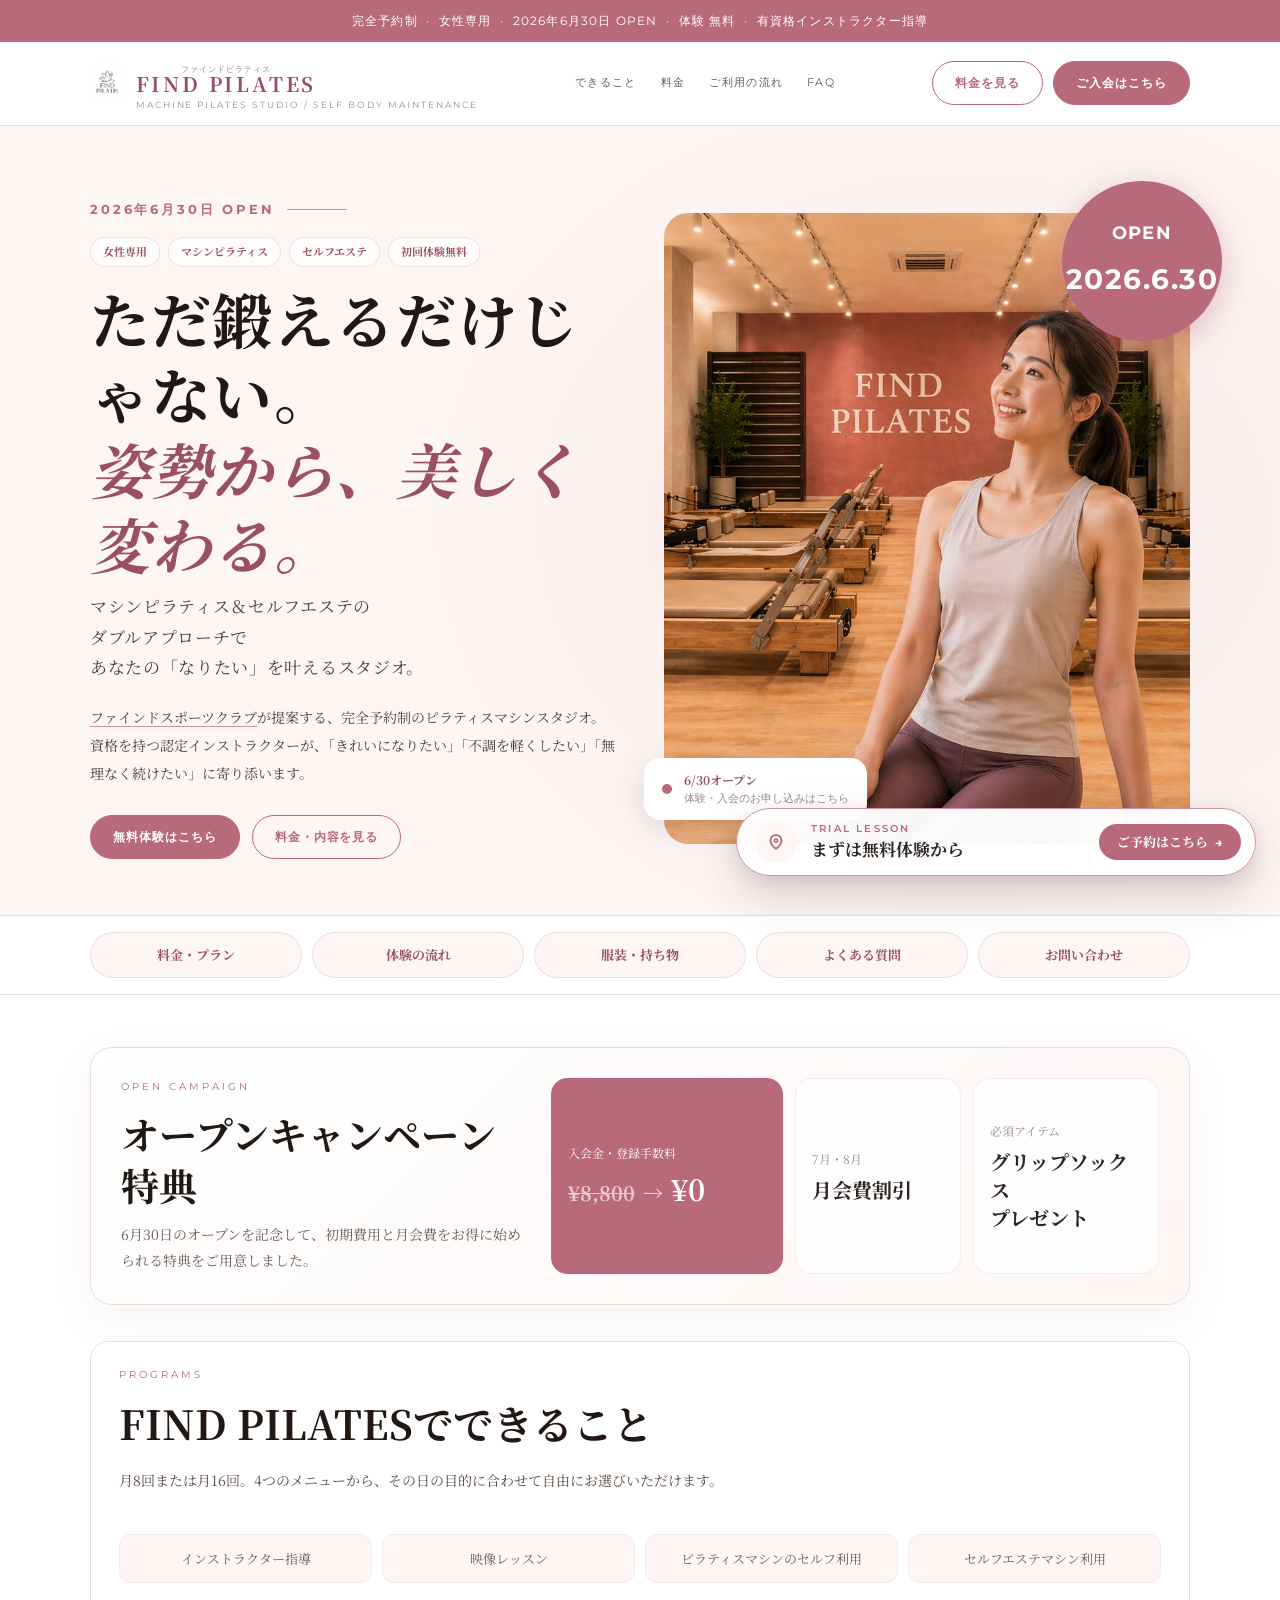
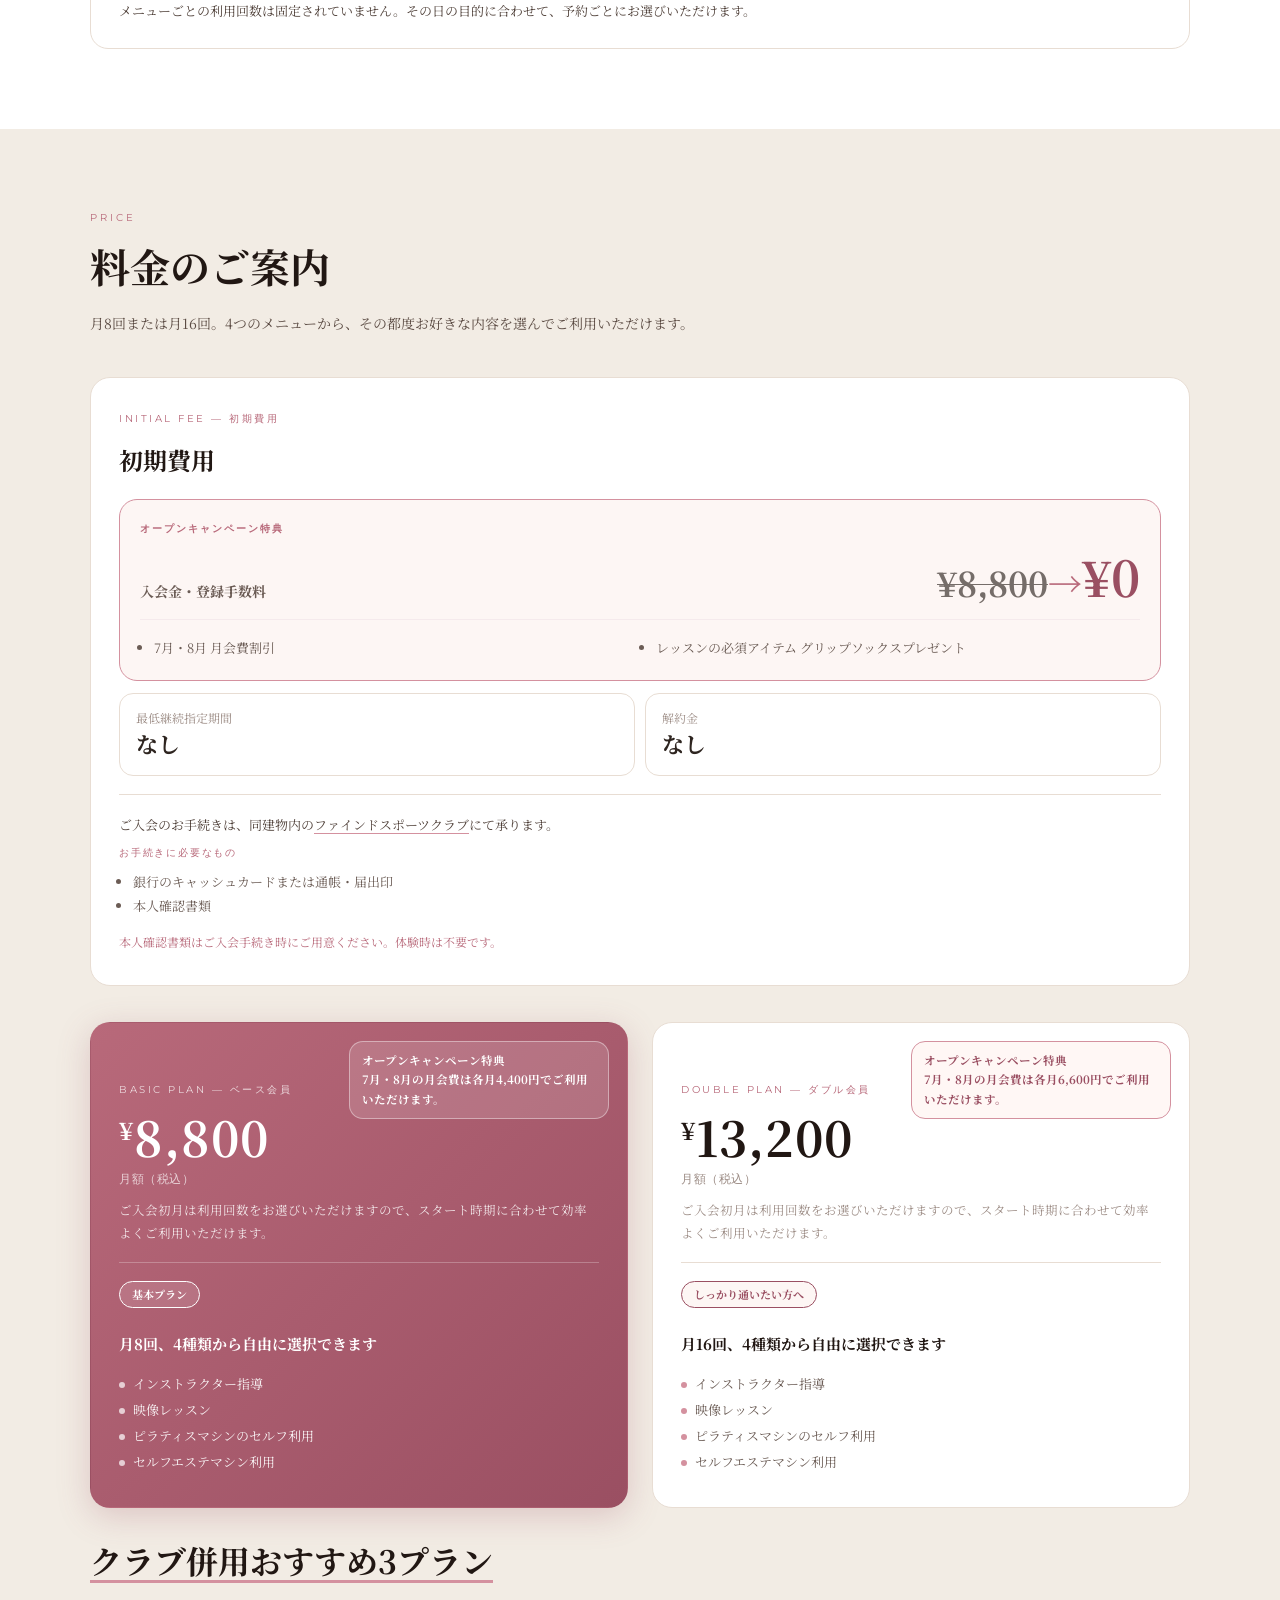
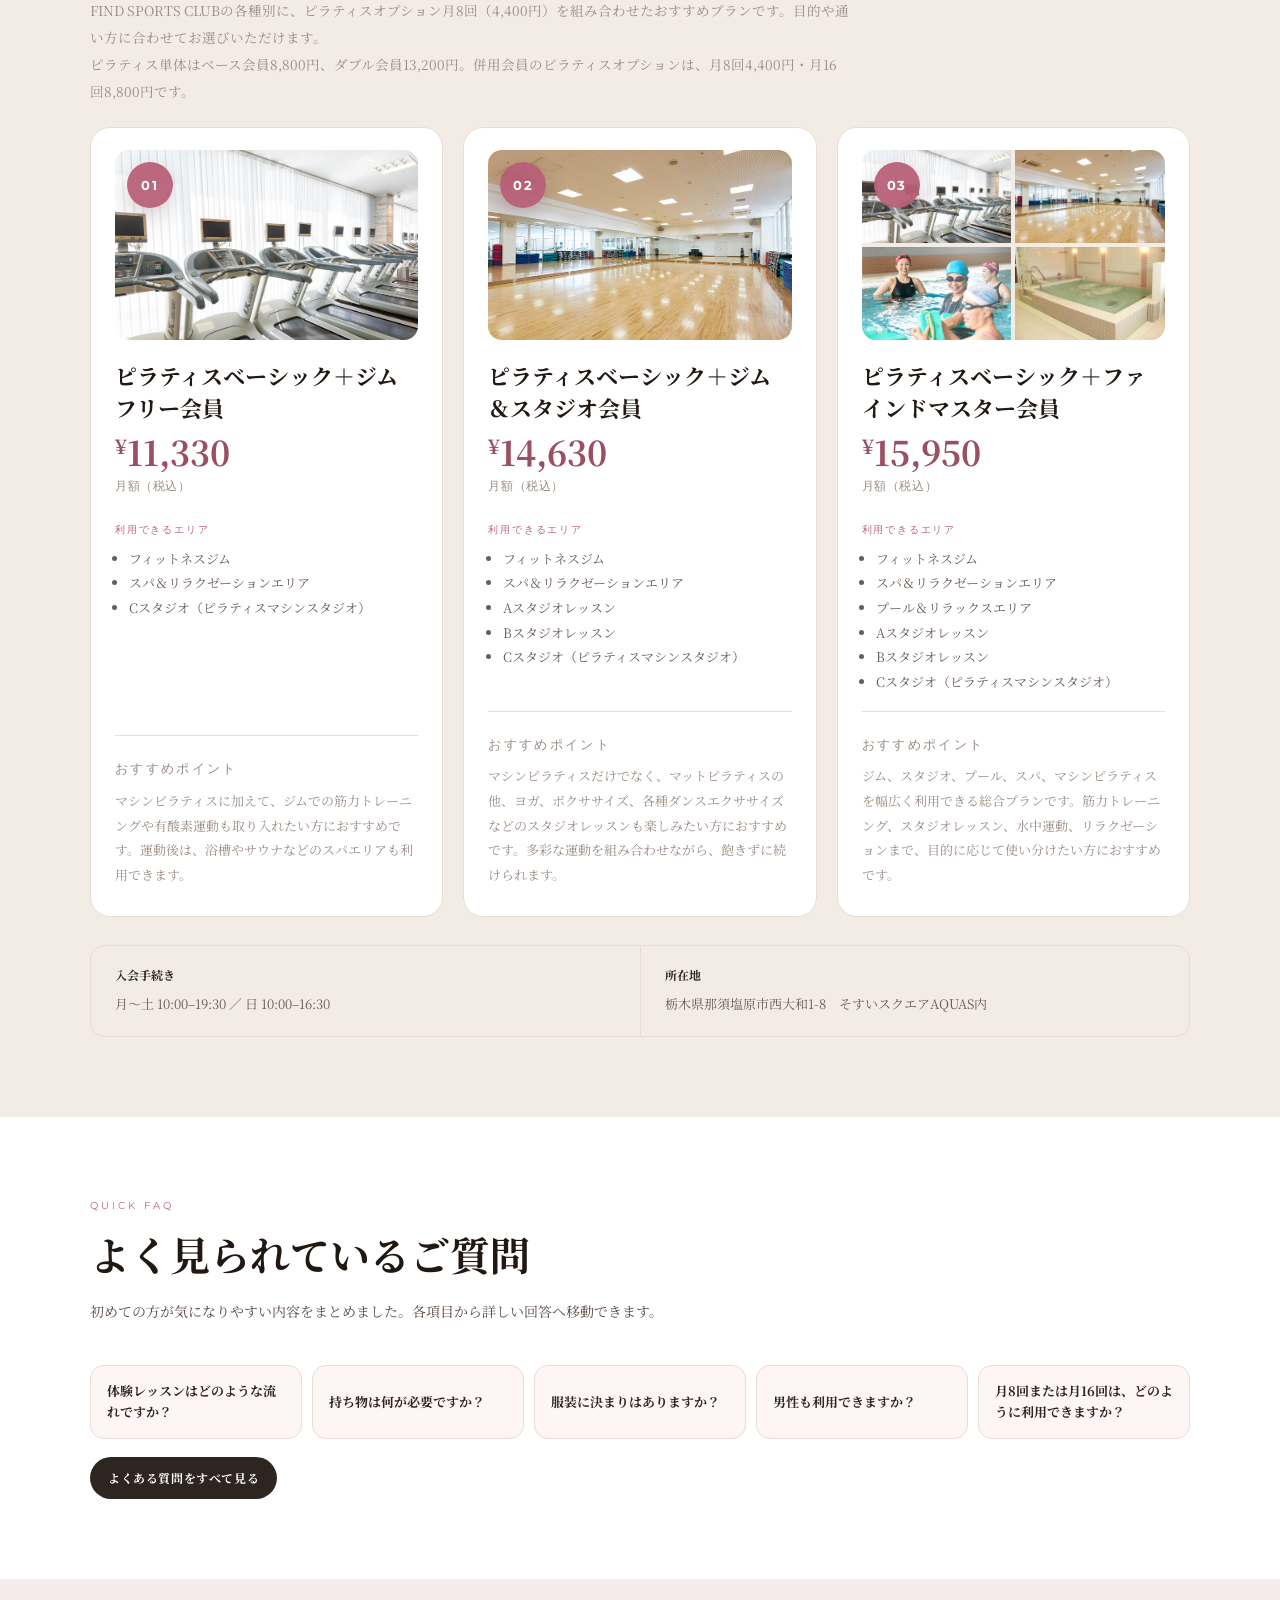
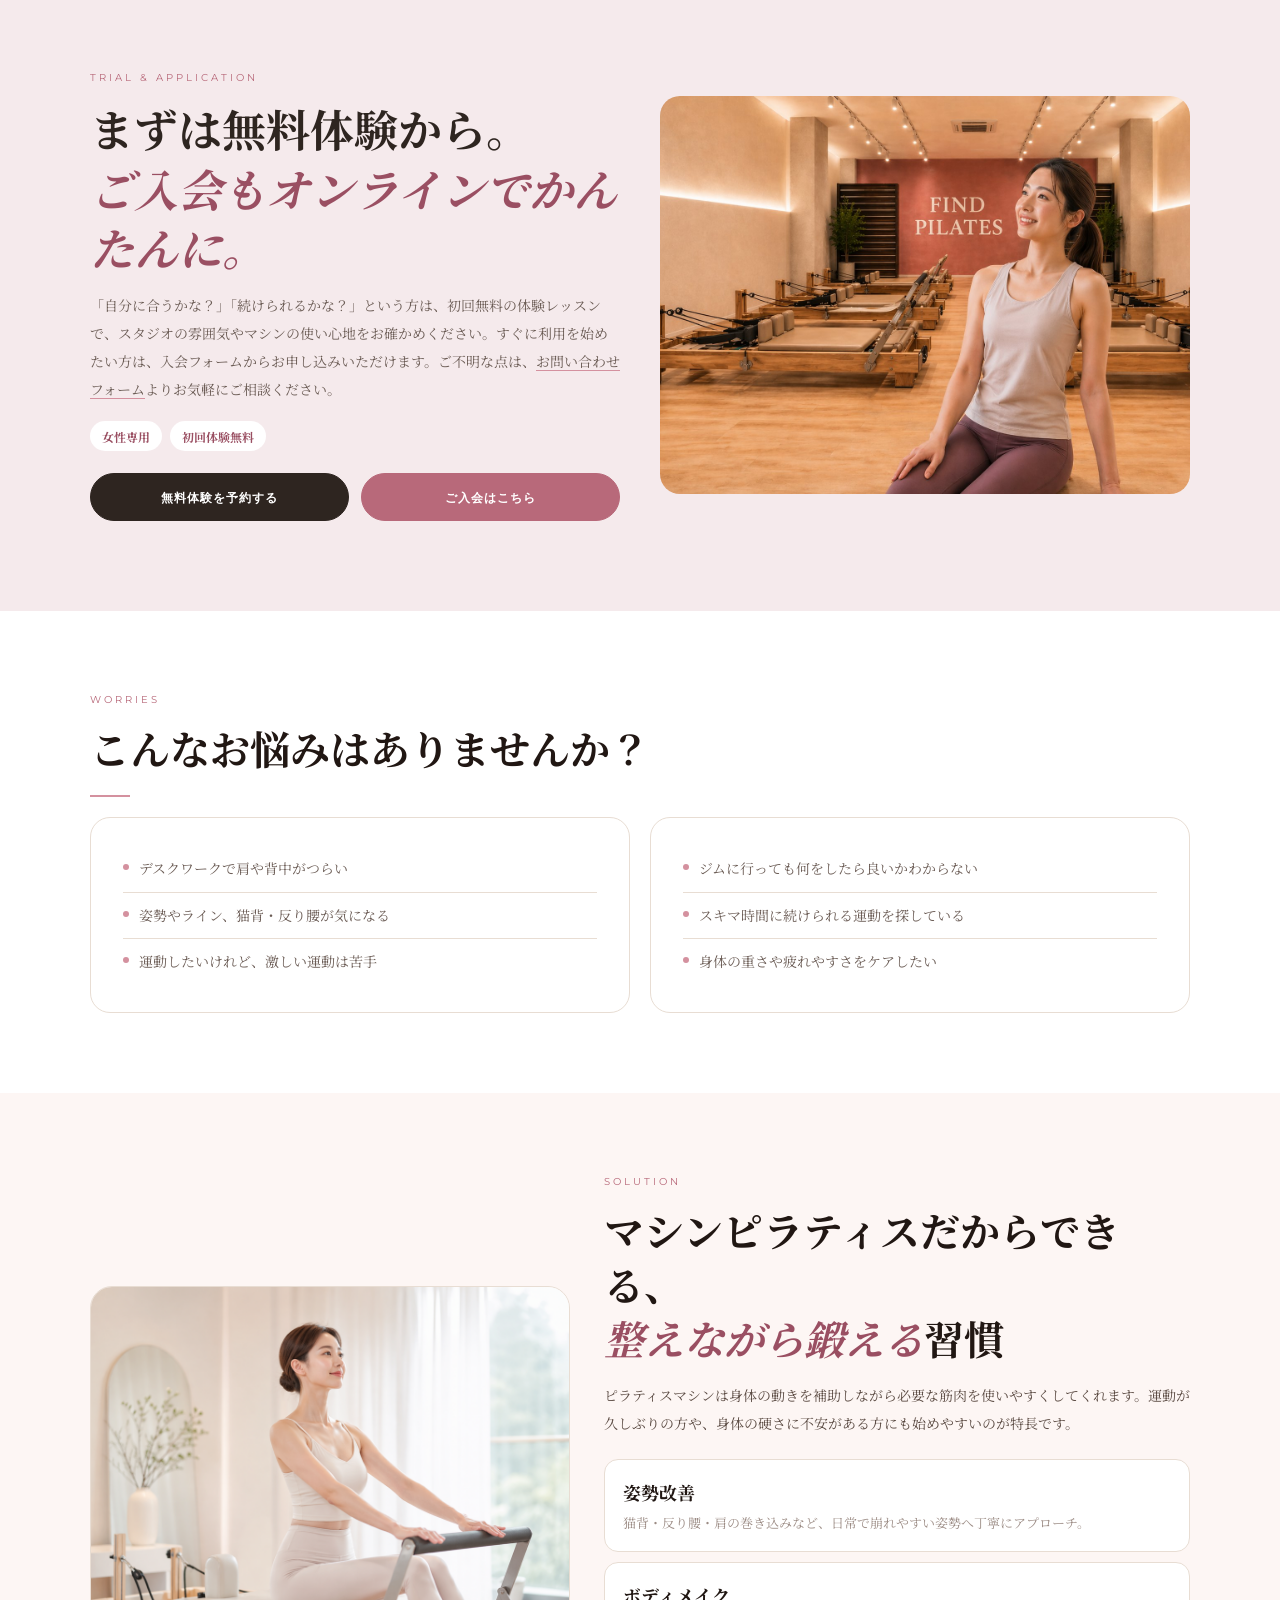
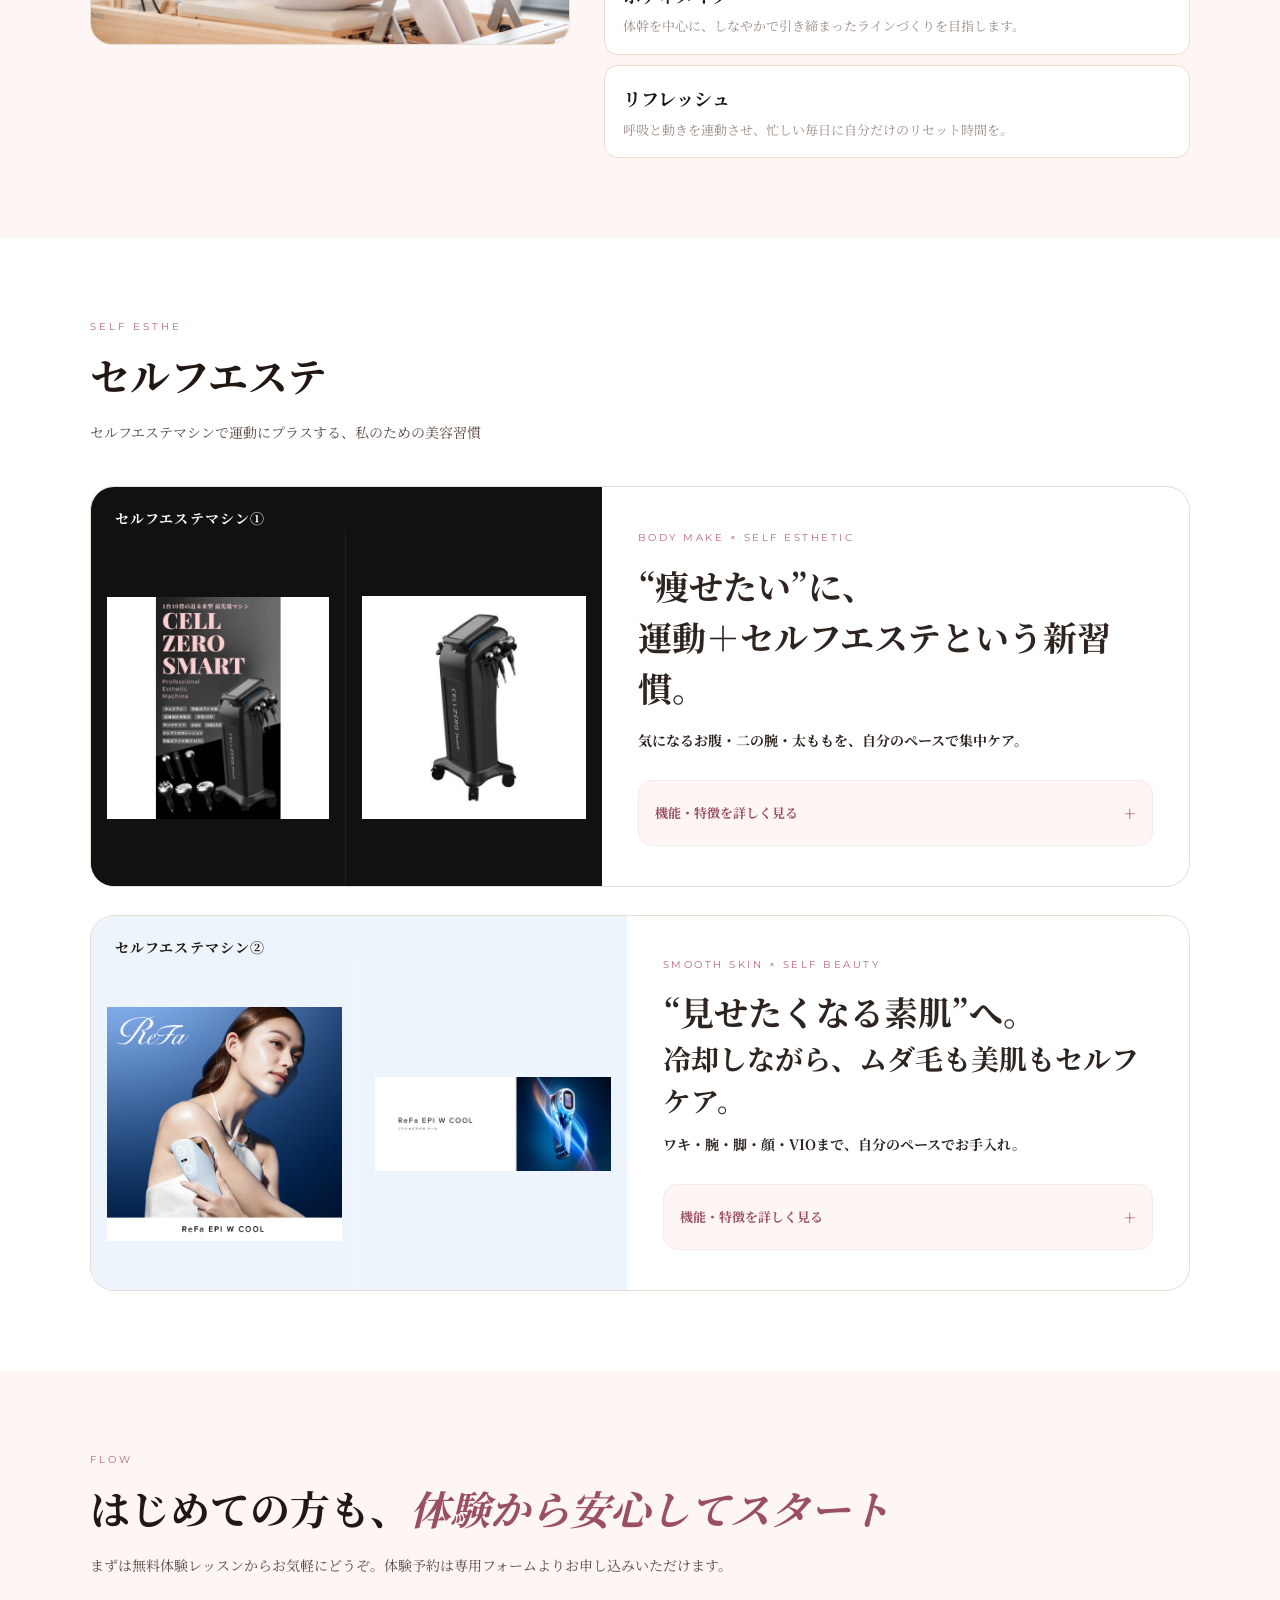
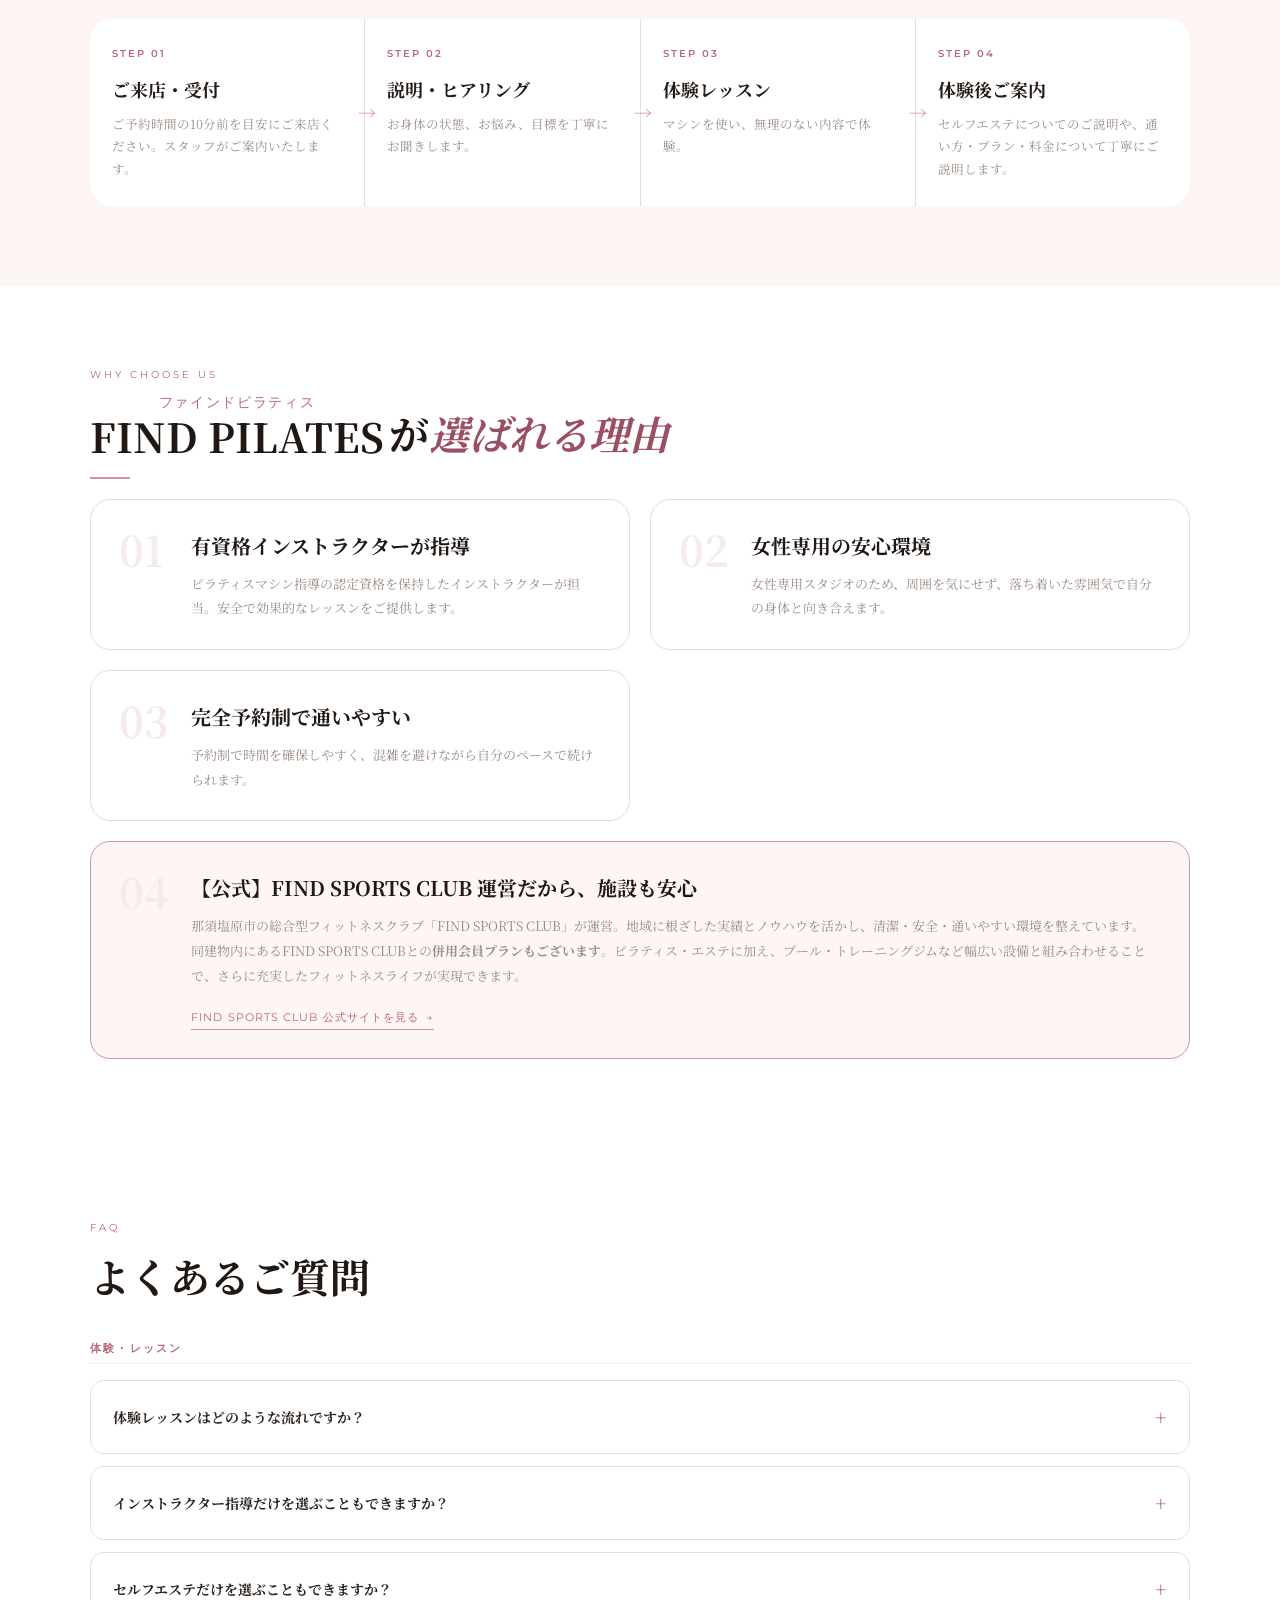
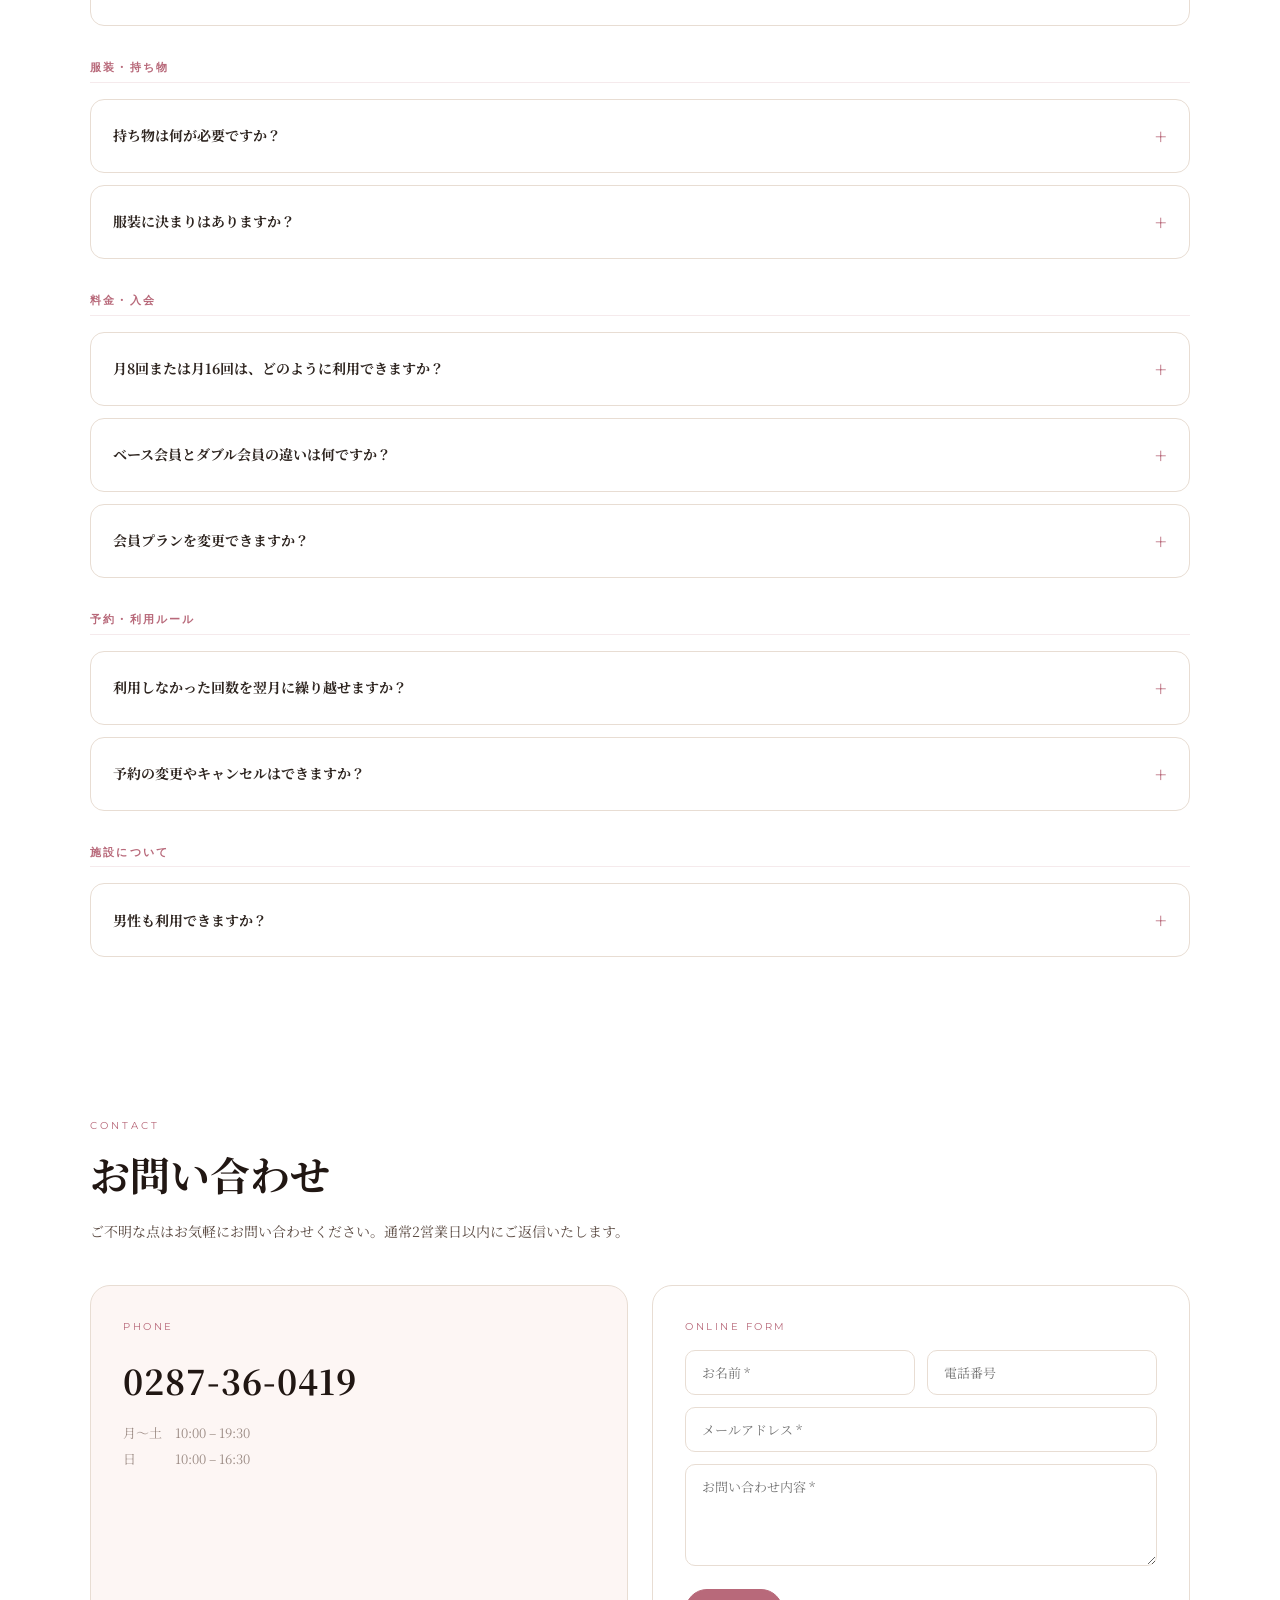
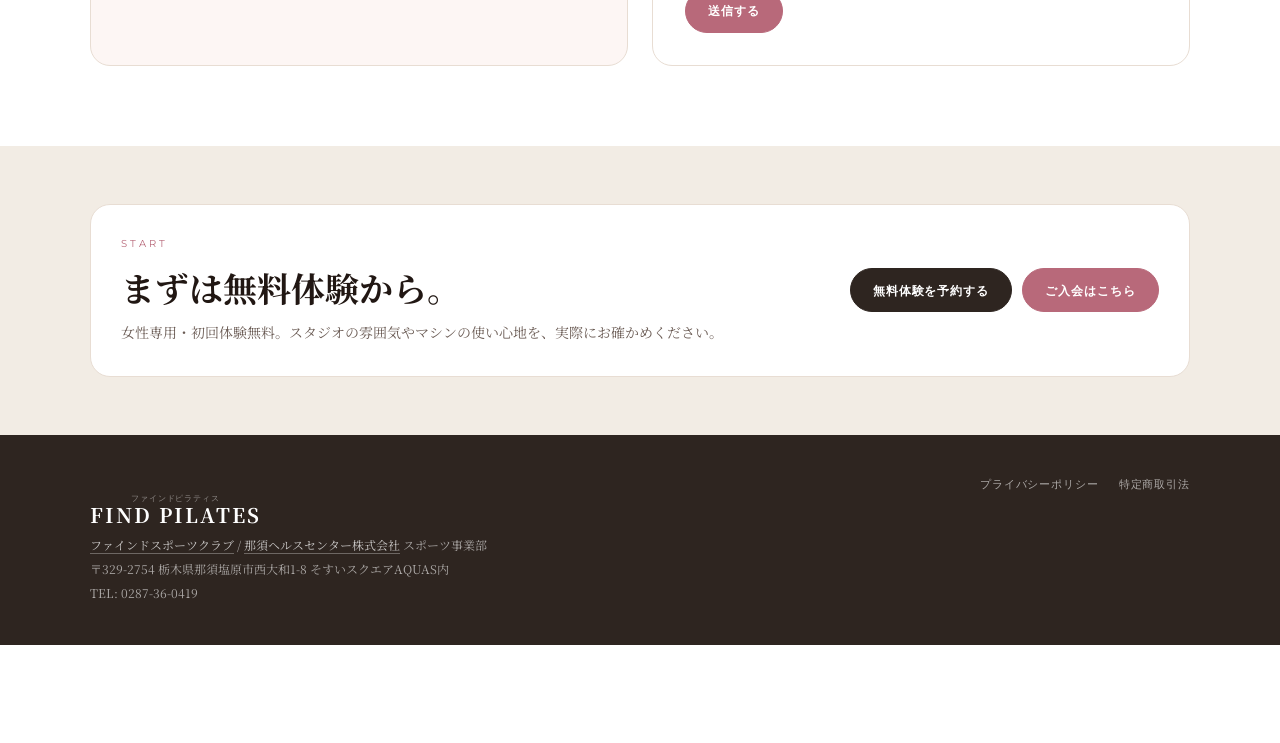
==== public_html/index.html @ 1f15e998 "Import existing Find Pilates PHP app" ====
<!doctype html>
<html lang="ja">
<head>
  <meta charset="utf-8">
  <meta name="viewport" content="width=device-width, initial-scale=1">
  <meta http-equiv="Cache-Control" content="no-cache, must-revalidate">
  <meta http-equiv="Pragma" content="no-cache">
  <meta http-equiv="Expires" content="0">
  <!-- Google tag (gtag.js) -->
  <script async src="https://www.googletagmanager.com/gtag/js?id=G-BT9BXCGF0W"></script>
  <script>
    window.dataLayer = window.dataLayer || [];
    function gtag(){dataLayer.push(arguments);}
    gtag('js', new Date());

    gtag('config', 'G-BT9BXCGF0W');
  </script>
  <title>FIND PILATES（ファインドピラティス）| 姿勢から、美しく変わる。那須塩原のピラティスマシンスタジオ</title>
  <link rel="preconnect" href="https://fonts.googleapis.com">
  <link href="https://fonts.googleapis.com/css2?family=Noto+Serif+JP:wght@400;600;700&family=Montserrat:wght@400;600;700&display=swap" rel="stylesheet">
  <link rel="stylesheet" href="assets/css/findpilates.css">
</head>
<body>

<div class="topbar">完全予約制 &nbsp;·&nbsp; 女性専用 &nbsp;·&nbsp; 2026年6月30日 OPEN &nbsp;·&nbsp; 体験 無料 &nbsp;·&nbsp; 有資格インストラクター指導</div>

<header>
  <div class="wrap header-inner">
    <div class="brand">
      <img src="assets/img/common/findpilates-logo.png" alt="FIND PILATES" class="brand-logo">
      <div>
        <div class="brand-ruby-sp">ファインドピラティス</div>
        <div class="brand-name"><ruby class="brand-ruby">FIND PILATES<rt>ファインドピラティス</rt></ruby></div>
        <div class="brand-sub">MACHINE PILATES STUDIO / SELF BODY MAINTENANCE</div>
      </div>
    </div>
    <nav>
      <a href="#programs">できること</a>
      <a href="#price">料金</a>
      <a href="#flow">ご利用の流れ</a>
      <a href="#faq">FAQ</a>
    </nav>
    <div class="header-btns">
      <a class="btn btn-outline" href="#price">料金を見る</a>
      <a class="btn btn-primary" href="https://findpilates.jp/admission">ご入会はこちら</a>
    </div>
  </div>
</header>

<main>

<!-- HERO -->
<section class="hero fp-hero">
  <div class="wrap hero-grid fp-hero__grid">
    <div class="fp-hero__content">
      <p class="pre-label">2026年6月30日 OPEN</p>
      <ul class="fp-hero-tags" aria-label="FIND PILATESの特徴">
        <li>女性専用</li>
        <li>マシンピラティス</li>
        <li>セルフエステ</li>
        <li>初回体験無料</li>
      </ul>
      <h1>ただ鍛えるだけじゃない。<br><em>姿勢から、美しく変わる。</em></h1>
      <p class="hero-sub">マシンピラティス＆セルフエステの<br>ダブルアプローチで<br>あなたの「なりたい」を叶えるスタジオ。</p>
      <p class="lead"><a href="https://findsports.jp/" target="_blank" style="color:inherit;text-decoration:underline;text-decoration-color:var(--rose-light);text-underline-offset:3px;">ファインドスポーツクラブ</a>が提案する、完全予約制のピラティスマシンスタジオ。資格を持つ認定インストラクターが、「きれいになりたい」「不調を軽くしたい」「無理なく続けたい」に寄り添います。</p>
      <div class="hero-btns">
        <a class="btn btn-primary" href="https://findpilates.jp/trial/">無料体験はこちら</a>
        <a class="btn btn-outline" href="#price">料金・内容を見る</a>
      </div>
    </div>
    <div class="hero-visual">
      <div class="hero-card-wrap">
        <div class="hero-main-img">
          <img src="assets/img/common/findpilates-instructor.png" alt="FIND PILATES インストラクター" width="1645" height="956" decoding="async" fetchpriority="high">
        </div>
        <div class="badge-float">
          <div class="dot"></div>
          <div>
            <p><strong>6/30オープン</strong>
            <span>体験・入会のお申し込みはこちら</span></p>
          </div>
        </div>
        <div class="open-badge">OPEN<span>2026.6.30</span></div>
      </div>
    </div>
  </div>
</section>
<nav class="fp-quick-nav" aria-label="ページ内メニュー">
  <div class="wrap">
    <ul class="fp-quick-nav__list">
      <li><a class="fp-quick-nav__link" href="#price">料金・プラン</a></li>
      <li><a class="fp-quick-nav__link" href="#flow">体験の流れ</a></li>
      <li><a class="fp-quick-nav__link" href="#faq-trial-belongings">服装・持ち物</a></li>
      <li><a class="fp-quick-nav__link" href="#faq">よくある質問</a></li>
      <li><a class="fp-quick-nav__link" href="#contact">お問い合わせ</a></li>
    </ul>
  </div>
</nav>
<!-- CAMPAIGN -->
<section class="fp-campaign" aria-labelledby="campaign-title">
  <div class="wrap">
    <div class="campaign-hero-box">
      <div class="campaign-hero-copy">
        <span class="eyebrow">Open Campaign</span>
        <h2 id="campaign-title">オープンキャンペーン特典</h2>
        <p>6月30日のオープンを記念して、初期費用と月会費をお得に始められる特典をご用意しました。</p>
      </div>
      <div class="campaign-hero-benefits">
        <div class="campaign-benefit campaign-benefit-main">
          <span>入会金・登録手数料</span>
          <strong><span class="campaign-old-price">¥8,800</span><span class="campaign-arrow">→</span><span class="campaign-new-price">¥0</span></strong>
        </div>
        <div class="campaign-benefit">
          <span>7月・8月</span>
          <strong>月会費割引</strong>
        </div>
        <div class="campaign-benefit">
          <span>必須アイテム</span>
          <strong>グリップソックス<br>プレゼント</strong>
        </div>
      </div>
    </div>
  </div>
</section>
<!-- PROGRAMS -->
<section id="programs" class="fp-programs">
  <div class="wrap">
    <div class="menu-choice-box">
      <span class="eyebrow">Programs</span>
      <h2>FIND PILATESでできること</h2>
      <p class="section-desc">月8回または月16回。4つのメニューから、その日の目的に合わせて自由にお選びいただけます。</p>
      <ul class="menu-choice-list">
        <li>インストラクター指導</li>
        <li>映像レッスン</li>
        <li>ピラティスマシンのセルフ利用</li>
        <li>セルフエステマシン利用</li>
      </ul>
      <p class="price-desc">メニューごとの利用回数は固定されていません。その日の目的に合わせて、予約ごとにお選びいただけます。</p>
    </div>
  </div>
</section>

<!-- PRICE -->
<section id="price" class="section-beige">
  <div class="wrap">
    <span class="eyebrow">Price</span>
    <h2>料金のご案内</h2>
    <p class="section-desc">月8回または月16回。4つのメニューから、その都度お好きな内容を選んでご利用いただけます。</p>

    <div class="price-card initial-fee-card">
      <p class="price-eyebrow">Initial Fee — 初期費用</p>
      <h3>初期費用</h3>
      <div class="initial-campaign-box">
        <p class="initial-campaign-label">オープンキャンペーン特典</p>
        <div class="initial-campaign-main">
          <span>入会金・登録手数料</span>
          <strong><span class="campaign-old-price">¥8,800</span><span class="campaign-arrow">→</span><span class="campaign-new-price">¥0</span></strong>
        </div>
        <ul class="initial-campaign-list">
          <li>7月・8月 月会費割引</li>
          <li>レッスンの必須アイテム グリップソックスプレゼント</li>
        </ul>
      </div>
      <div class="initial-condition-grid">
        <div><span>最低継続指定期間</span><strong>なし</strong></div>
        <div><span>解約金</span><strong>なし</strong></div>
      </div>
      <hr class="price-divider">
      <p class="price-desc">ご入会のお手続きは、同建物内の<a href="https://findsports.jp/" target="_blank" rel="noopener" style="color:inherit;text-decoration:underline;text-decoration-color:var(--rose-light);text-underline-offset:3px;">ファインドスポーツクラブ</a>にて承ります。</p>
      <p class="area-heading">お手続きに必要なもの</p>
      <ul class="area-list">
        <li>銀行のキャッシュカードまたは通帳・届出印</li>
        <li>本人確認書類</li>
      </ul>
      <p class="campaign-note">本人確認書類はご入会手続き時にご用意ください。体験時は不要です。</p>
    </div>

    <div class="membership-grid">
      <div class="price-card featured membership-card">
        <div class="campaign-badge">オープンキャンペーン特典<br>7月・8月の月会費は各月4,400円でご利用いただけます。</div>
        <p class="price-eyebrow">Basic Plan — ベース会員</p>
        <p class="price-num"><sup>¥</sup>8,800</p>
        <p class="price-unit">月額（税込）</p>
        <p class="first-month-note">ご入会初月は利用回数をお選びいただけますので、スタート時期に合わせて効率よくご利用いただけます。</p>
        <hr class="price-divider">
        <p class="plan-type">基本プラン</p>
        <p class="usage-line">月8回、4種類から自由に選択できます</p>
        <ul class="plan-menu-list">
          <li>インストラクター指導</li>
          <li>映像レッスン</li>
          <li>ピラティスマシンのセルフ利用</li>
          <li>セルフエステマシン利用</li>
        </ul>
      </div>
      <div class="price-card membership-card">
        <div class="campaign-badge">オープンキャンペーン特典<br>7月・8月の月会費は各月6,600円でご利用いただけます。</div>
        <p class="price-eyebrow">Double Plan — ダブル会員</p>
        <p class="price-num"><sup>¥</sup>13,200</p>
        <p class="price-unit">月額（税込）</p>
        <p class="first-month-note">ご入会初月は利用回数をお選びいただけますので、スタート時期に合わせて効率よくご利用いただけます。</p>
        <hr class="price-divider">
        <p class="plan-type">しっかり通いたい方へ</p>
        <p class="usage-line">月16回、4種類から自由に選択できます</p>
        <ul class="plan-menu-list">
          <li>インストラクター指導</li>
          <li>映像レッスン</li>
          <li>ピラティスマシンのセルフ利用</li>
          <li>セルフエステマシン利用</li>
        </ul>
      </div>
    </div>

    <div class="sports-plan-intro">
      <h3><a href="https://findsports.jp/" target="_blank" rel="noopener">クラブ併用おすすめ3プラン</a></h3>
      <p>FIND SPORTS CLUBの各種別に、ピラティスオプション月8回（4,400円）を組み合わせたおすすめプランです。目的や通い方に合わせてお選びいただけます。</p>
      <p class="sports-plan-note">ピラティス単体はベース会員8,800円、ダブル会員13,200円。併用会員のピラティスオプションは、月8回4,400円・月16回8,800円です。</p>
    </div>
    <div class="sports-plan-grid">
      <div class="sports-plan-card">
        <a class="plan-thumb" href="https://findsports.jp/machinegym/" target="_blank" rel="noopener">
          <span class="plan-index">01</span>
          <img src="assets/img/findsports_gym.jpg" alt="FIND SPORTS CLUB フィットネスジム">
        </a>
        <h4>ピラティスベーシック＋ジムフリー会員</h4>
        <p class="combo-price"><sup>¥</sup>11,330</p>
        <p class="combo-unit">月額（税込）</p>
        <p class="area-heading">利用できるエリア</p>
        <ul class="area-list">
          <li>フィットネスジム</li>
          <li>スパ＆リラクゼーションエリア</li>
          <li>Cスタジオ（ピラティスマシンスタジオ）</li>
        </ul>
        <div class="recommend-point">
          <p class="point-heading">おすすめポイント</p>
          <p>マシンピラティスに加えて、ジムでの筋力トレーニングや有酸素運動も取り入れたい方におすすめです。運動後は、浴槽やサウナなどのスパエリアも利用できます。</p>
        </div>
      </div>
      <div class="sports-plan-card">
        <a class="plan-thumb" href="https://findsports.jp/program-lesson/" target="_blank" rel="noopener">
          <span class="plan-index">02</span>
          <img src="assets/img/findsports_studio.jpg" alt="FIND SPORTS CLUB スタジオレッスン">
        </a>
        <h4>ピラティスベーシック＋ジム＆スタジオ会員</h4>
        <p class="combo-price"><sup>¥</sup>14,630</p>
        <p class="combo-unit">月額（税込）</p>
        <p class="area-heading">利用できるエリア</p>
        <ul class="area-list">
          <li>フィットネスジム</li>
          <li>スパ＆リラクゼーションエリア</li>
          <li>Aスタジオレッスン</li>
          <li>Bスタジオレッスン</li>
          <li>Cスタジオ（ピラティスマシンスタジオ）</li>
        </ul>
        <div class="recommend-point">
          <p class="point-heading">おすすめポイント</p>
          <p>マシンピラティスだけでなく、マットピラティスの他、ヨガ、ボクササイズ、各種ダンスエクササイズなどのスタジオレッスンも楽しみたい方におすすめです。多彩な運動を組み合わせながら、飽きずに続けられます。</p>
        </div>
      </div>
      <div class="sports-plan-card">
        <a class="plan-thumb master-thumb-grid" href="https://findsports.jp/facility/" target="_blank" rel="noopener">
          <span class="plan-index">03</span>
          <img src="assets/img/findsports_gym.jpg" alt="FIND SPORTS CLUB フィットネスジム">
          <img src="assets/img/findsports_studio.jpg" alt="FIND SPORTS CLUB スタジオレッスン">
          <img src="assets/img/findsports_pool.jpg" alt="FIND SPORTS CLUB プールエリア">
          <img src="assets/img/findsports_spa.jpg" alt="FIND SPORTS CLUB スパエリア">
        </a>
        <h4>ピラティスベーシック＋ファインドマスター会員</h4>
        <p class="combo-price"><sup>¥</sup>15,950</p>
        <p class="combo-unit">月額（税込）</p>
        <p class="area-heading">利用できるエリア</p>
        <ul class="area-list">
          <li>フィットネスジム</li>
          <li>スパ＆リラクゼーションエリア</li>
          <li>プール＆リラックスエリア</li>
          <li>Aスタジオレッスン</li>
          <li>Bスタジオレッスン</li>
          <li>Cスタジオ（ピラティスマシンスタジオ）</li>
        </ul>
        <div class="recommend-point">
          <p class="point-heading">おすすめポイント</p>
          <p>ジム、スタジオ、プール、スパ、マシンピラティスを幅広く利用できる総合プランです。筋力トレーニング、スタジオレッスン、水中運動、リラクゼーションまで、目的に応じて使い分けたい方におすすめです。</p>
        </div>
      </div>
    </div>

    <div class="price-note-bar">
      <div><strong>入会手続き</strong><span>月〜土 10:00–19:30 ／ 日 10:00–16:30</span></div>
      <div><strong>所在地</strong><span>栃木県那須塩原市西大和1-8　そすいスクエアAQUAS内</span></div>
    </div>
  </div>
</section>

<!-- FEATURED FAQ -->
<section class="featured-faq-section">
  <div class="wrap">
    <span class="eyebrow">Quick FAQ</span>
    <h2>よく見られているご質問</h2>
    <p class="section-desc">初めての方が気になりやすい内容をまとめました。各項目から詳しい回答へ移動できます。</p>
    <div class="featured-faq-grid">
      <a href="#faq-trial-flow">体験レッスンはどのような流れですか？</a>
      <a href="#faq-trial-belongings">持ち物は何が必要ですか？</a>
      <a href="#faq-trial-clothes">服装に決まりはありますか？</a>
      <a href="#faq-women-only">男性も利用できますか？</a>
      <a href="#faq-usage-count">月8回または月16回は、どのように利用できますか？</a>
    </div>
    <a class="featured-faq-all" href="#faq">よくある質問をすべて見る</a>
  </div>
</section>

<!-- CTA — bright & modern -->
<section class="cta-section" id="trial">
  <div class="wrap cta-inner">
    <div class="cta-text">
      <span class="eyebrow">Trial &amp; Application</span>
      <h2>まずは無料体験から。<br><em>ご入会もオンラインでかんたんに。</em></h2>
      <p>「自分に合うかな？」「続けられるかな？」という方は、初回無料の体験レッスンで、スタジオの雰囲気やマシンの使い心地をお確かめください。すぐに利用を始めたい方は、入会フォームからお申し込みいただけます。ご不明な点は、<a href="#contact" style="color:inherit;text-decoration:underline;text-decoration-color:var(--rose-light);text-underline-offset:3px;">お問い合わせフォーム</a>よりお気軽にご相談ください。</p>
      <div class="trial-points">
        <span>女性専用</span>
        <span>初回体験無料</span>
      </div>
      <div class="cta-btns trial-cta-btns" id="application">
        <a class="btn btn-dark" href="https://findpilates.jp/trial/">無料体験を予約する</a>
        <a class="btn btn-primary" href="https://findpilates.jp/admission">ご入会はこちら</a>
      </div>
    </div>
    <div class="cta-image">
      <img src="assets/img/common/findpilates-instructor.png" alt="FIND PILATES 体験レッスン">
    </div>
  </div>
</section>

<!-- WORRIES -->
<section id="about">
  <div class="wrap">
    <span class="eyebrow">Worries</span>
    <h2>こんなお悩みはありませんか？</h2>
    <div class="divider"></div>
    <div class="worry-grid">
      <div class="worry-card"><ul>
        <li>デスクワークで肩や背中がつらい</li>
        <li>姿勢やライン、猫背・反り腰が気になる</li>
        <li>運動したいけれど、激しい運動は苦手</li>
      </ul></div>
      <div class="worry-card"><ul>
        <li>ジムに行っても何をしたら良いかわからない</li>
        <li>スキマ時間に続けられる運動を探している</li>
        <li>身体の重さや疲れやすさをケアしたい</li>
      </ul></div>
    </div>
  </div>
</section>

<!-- SOLUTION -->
<section class="section-alt">
  <div class="wrap solution-compact">
    <div class="solution-visual">
      <img src="assets/img/pilates/posture-improvement.png" alt="マシンピラティスで姿勢を整えるイメージ">
    </div>
    <div class="solution-content">
      <span class="eyebrow">Solution</span>
      <h2>マシンピラティスだからできる、<br><em>整えながら鍛える</em>習慣</h2>
      <p class="section-desc">ピラティスマシンは身体の動きを補助しながら必要な筋肉を使いやすくしてくれます。運動が久しぶりの方や、身体の硬さに不安がある方にも始めやすいのが特長です。</p>
      <div class="solution-points">
        <div><h3>姿勢改善</h3><p>猫背・反り腰・肩の巻き込みなど、日常で崩れやすい姿勢へ丁寧にアプローチ。</p></div>
        <div><h3>ボディメイク</h3><p>体幹を中心に、しなやかで引き締まったラインづくりを目指します。</p></div>
        <div><h3>リフレッシュ</h3><p>呼吸と動きを連動させ、忙しい毎日に自分だけのリセット時間を。</p></div>
      </div>
    </div>
  </div>
</section>

<!-- SELF ESTHE -->
<section id="esthe">
    <div class="wrap">
      <span class="eyebrow">Self Esthe</span>
    <h2>セルフエステ</h2>
    <p class="section-desc">セルフエステマシンで運動にプラスする、私のための美容習慣</p>
    <div class="czs-wrap">
      <div class="czs-inner">
        <div class="machine-photo-panel machine-photo-panel-dark">
          <p class="machine-photo-title">セルフエステマシン①</p>
          <div class="czs-photos">
          <div><img src="assets/img/esthe/cellzero-smart-functions.png" alt="CELL ZERO SMART 機能説明"></div>
          <div><img src="assets/img/esthe/cellzero-smart-machine.png" alt="CELL ZERO SMART 本体"></div>
        </div>
        </div>
        <div class="czs-content">
          <p class="czs-eyebrow">BODY MAKE × SELF ESTHETIC</p>
          <h3 class="czs-title">“痩せたい”に、<br>運動＋セルフエステという新習慣。</h3>
          <p class="czs-lead">気になるお腹・二の腕・太ももを、自分のペースで集中ケア。</p>
          <details class="esthe-details">
            <summary>機能・特徴を詳しく見る</summary>
            <div class="esthe-detail-body">
              <p>CELL ZERO SMARTは、キャビテーション、ラジオ波、吸引、EMSなど、フェイスからボディまで対応する10種類の機能を1台に搭載したセルフエステマシンです。</p>
              <p>気になる部位やその日の目的に合わせて、温感・吸引・電気刺激によるケアを自由に選択。肌をなめらかに整えながら、すっきりとした印象のボディラインを目指します。</p>
              <p class="czs-tag-heading">対象部位・機能のタグ</p>
              <div class="czs-tags">
                <span class="czs-tag">お腹・ウエスト</span>
                <span class="czs-tag">二の腕</span>
                <span class="czs-tag">太もも・ヒップ</span>
                <span class="czs-tag">フェイスライン</span>
                <span class="czs-tag">温感ケア</span>
                <span class="czs-tag">吸引ケア</span>
                <span class="czs-tag">EMS</span>
                <span class="czs-tag">キャビテーション</span>
              </div>
            </div>
          </details>
        </div>
      </div>
    </div>
    <div class="refa-wrap">
      <div class="refa-inner">
        <div class="machine-photo-panel machine-photo-panel-light">
          <p class="machine-photo-title">セルフエステマシン②</p>
          <div class="refa-photos">
          <div><img src="assets/img/refa_epi_w_cool_model.jpg" alt="ReFa EPI W COOL 使用イメージ"></div>
          <div><img src="assets/img/refa_epi_w_cool_hero.jpg" alt="ReFa EPI W COOL 本体イメージ"></div>
        </div>
        </div>
        <div class="refa-content">
          <p class="refa-eyebrow">Smooth Skin × Self Beauty</p>
          <h3>“見せたくなる素肌”へ。<span>冷却しながら、ムダ毛も美肌もセルフケア。</span></h3>
          <p class="refa-lead">ワキ・腕・脚・顔・VIOまで、自分のペースでお手入れ。</p>
          <details class="esthe-details">
            <summary>機能・特徴を詳しく見る</summary>
            <div class="esthe-detail-body">
              <p>ReFa EPI W COOLは、最大出力30J※のパワフルな光と、照射面を約10℃まで冷却する「アイストーニングシステム」を搭載した光美容器です。</p>
              <p>照射時の熱による刺激や痛みを和らげながら、気になるムダ毛をセルフケア。細かな部位に使いやすいポイントケア用アタッチメントにも冷却機能を備え、顔や指、VIOなどのデリケートな部位まで、なめらかな肌を目指せます。</p>
              <p class="refa-note">※ 使用条件により体感・使用感には個人差があります。</p>
              <div class="refa-tags">
                <span class="refa-tag">ワキ</span>
                <span class="refa-tag">腕・脚</span>
                <span class="refa-tag">顔・指</span>
                <span class="refa-tag">光のムダ毛ケア</span>
                <span class="refa-tag">冷却ケア</span>
                <span class="refa-tag">美肌ケア</span>
                <span class="refa-tag">肌色センサー</span>
              </div>
            </div>
          </details>
        </div>
      </div>
    </div>
  </div>
</section>

<!-- FLOW -->
<section id="flow" class="section-alt">
  <div class="wrap">
    <span class="eyebrow">Flow</span>
    <h2>はじめての方も、<em>体験から安心してスタート</em></h2>
    <p class="section-desc">まずは無料体験レッスンからお気軽にどうぞ。体験予約は専用フォームよりお申し込みいただけます。</p>
    <div class="flow-steps">
      <div class="flow-step"><div class="flow-num">STEP 01</div><h3>ご来店・受付</h3><p>ご予約時間の10分前を目安にご来店ください。スタッフがご案内いたします。</p></div>
      <div class="flow-step"><div class="flow-num">STEP 02</div><h3>説明・ヒアリング</h3><p>お身体の状態、お悩み、目標を丁寧にお聞きします。</p></div>
      <div class="flow-step"><div class="flow-num">STEP 03</div><h3>体験レッスン</h3><p>マシンを使い、無理のない内容で体験。</p></div>
      <div class="flow-step"><div class="flow-num">STEP 04</div><h3>体験後ご案内</h3><p>セルフエステについてのご説明や、通い方・プラン・料金について丁寧にご説明します。</p></div>
    </div>
  </div>
</section>

<!-- REASONS -->
<section>
  <div class="wrap">
    <span class="eyebrow">Why Choose Us</span>
    <h2 class="reasons-heading"><span class="reasons-heading-brand"><span class="reasons-heading-ruby">ファインドピラティス</span><span class="reasons-heading-name">FIND PILATES</span></span><span class="reasons-heading-tail">が<em>選ばれる理由</em></span></h2>
    <div class="divider"></div>
    <div class="reasons-grid">
      <div class="reason-card"><div class="reason-num">01</div><div>
        <h3>有資格インストラクターが指導</h3>
        <p>ピラティスマシン指導の認定資格を保持したインストラクターが担当。安全で効果的なレッスンをご提供します。</p>
      </div></div>
      <div class="reason-card"><div class="reason-num">02</div><div>
        <h3>女性専用の安心環境</h3>
        <p>女性専用スタジオのため、周囲を気にせず、落ち着いた雰囲気で自分の身体と向き合えます。</p>
      </div></div>
      <div class="reason-card"><div class="reason-num">03</div><div>
        <h3>完全予約制で通いやすい</h3>
        <p>予約制で時間を確保しやすく、混雑を避けながら自分のペースで続けられます。</p>
      </div></div>
      <div class="reason-card" style="grid-column:1/-1;background:var(--rose-bg);border-color:var(--rose-light);"><div class="reason-num">04</div><div>
        <h3>【公式】FIND SPORTS CLUB 運営だから、施設も安心</h3>
        <p style="margin-bottom:12px;">那須塩原市の総合型フィットネスクラブ「FIND SPORTS CLUB」が運営。地域に根ざした実績とノウハウを活かし、清潔・安全・通いやすい環境を整えています。<br>同建物内にあるFIND SPORTS CLUBとの<strong>併用会員プランもございます</strong>。ピラティス・エステに加え、プール・トレーニングジムなど幅広い設備と組み合わせることで、さらに充実したフィットネスライフが実現できます。</p>
        <a href="https://findsports.jp" target="_blank" style="display:inline-flex;align-items:center;gap:6px;font-family:'Montserrat',sans-serif;font-size:11px;letter-spacing:.1em;color:var(--rose);border-bottom:1px solid var(--rose-light);padding-bottom:2px;">FIND SPORTS CLUB 公式サイトを見る <span>→</span></a>
      </div></div>
    </div>
  </div>
</section>

<!-- FAQ -->
<section id="faq">
  <div class="wrap">
    <span class="eyebrow">FAQ</span>
    <h2>よくあるご質問</h2>
    <div class="faq-list">
      <h3 class="faq-group-label">体験・レッスン</h3>
      <details id="faq-trial-flow">
        <summary>体験レッスンはどのような流れですか？</summary>
        <div class="faq-body">ご来店・受付後、お身体の状態やお悩みをヒアリングし、マシンを使って無理のない内容でご体験いただきます。体験後は、通い方・プラン・料金についてご案内します。<br><br>当日は、ご予約時間の10分前を目安にお越しください。</div>
      </details>
      <details id="faq-instructor-only">
        <summary>インストラクター指導だけを選ぶこともできますか？</summary>
        <div class="faq-body">はい。月間利用回数の範囲内で、すべてインストラクター指導を選ぶことも可能です。</div>
      </details>
      <details id="faq-esthe-only">
        <summary>セルフエステだけを選ぶこともできますか？</summary>
        <div class="faq-body">はい。月間利用回数の範囲内で、すべてセルフエステマシン利用を選ぶことも可能です。</div>
      </details>

      <h3 class="faq-group-label">服装・持ち物</h3>
      <details id="faq-trial-belongings">
        <summary>持ち物は何が必要ですか？</summary>
        <div class="faq-body">安全にマシンをご利用いただくため、グリップソックスとスマートフォンをお持ちください。グリップソックスは店頭でも販売しています。<br><br>タオルとお飲み物は、必要に応じてご用意ください。館内に給水設備はありません。室内シューズは必要ありません。</div>
      </details>
      <details id="faq-trial-clothes">
        <summary>服装に決まりはありますか？</summary>
        <div class="faq-body">伸縮性があり、身体にほどよくフィットする、運動しやすい服装でご参加ください。<br><br>ゆったりしすぎる服、裾の広い服、ジーンズなどの伸縮性がない服装は、身体の動きを確認しにくく、マシンに引っかかる場合があるため、おすすめしておりません。<br><br>更衣スペースはありますが、数に限りがあるため、可能な方は運動できる服装でお越しください。</div>
      </details>

      <h3 class="faq-group-label">料金・入会</h3>
      <details id="faq-usage-count">
        <summary>月8回または月16回は、どのように利用できますか？</summary>
        <div class="faq-body">予約時に、インストラクター指導、映像レッスン、ピラティスマシンのセルフ利用、セルフエステマシン利用から自由にお選びいただけます。<br><br>利用メニューを事前に固定したり、変更手続きを行ったりする必要はありません。</div>
      </details>
      <details id="faq-plan-difference">
        <summary>ベース会員とダブル会員の違いは何ですか？</summary>
        <div class="faq-body">1か月に利用できる回数が異なります。<br><br>・ベース会員：月8回<br>・ダブル会員：月16回<br><br>利用できるメニューと、自由に組み合わせられる仕組みは共通です。</div>
      </details>
      <details id="faq-plan-change">
        <summary>会員プランを変更できますか？</summary>
        <div class="faq-body">はい。ベース会員とダブル会員の変更が可能です。<br><br>変更を希望する月の前月13日までにお届け出ください。</div>
      </details>

      <h3 class="faq-group-label">予約・利用ルール</h3>
      <details id="faq-carryover">
        <summary>利用しなかった回数を翌月に繰り越せますか？</summary>
        <div class="faq-body">利用回数の翌月への繰り越しはできません。当月中にご利用ください。</div>
      </details>
      <details id="faq-cancel-change">
        <summary>予約の変更やキャンセルはできますか？</summary>
        <div class="faq-body">予約日の前日23時59分まで、変更・キャンセルが可能です。<br><br>予約当日の午前0時を過ぎた場合は、変更・キャンセルができず、1回分を消化します。</div>
      </details>

      <h3 class="faq-group-label">施設について</h3>
      <details id="faq-women-only">
        <summary>男性も利用できますか？</summary>
        <div class="faq-body">FIND PILATESは女性専用スタジオのため、体験・見学を含め、男性のご利用はご遠慮いただいております。</div>
      </details>
    </div>
  </div>
</section>

<!-- CONTACT -->
<section id="contact">
  <div class="wrap">
    <span class="eyebrow">Contact</span>
    <h2>お問い合わせ</h2>
    <p class="section-desc">ご不明な点はお気軽にお問い合わせください。通常2営業日以内にご返信いたします。</p>
    <div class="contact-grid">
      <div class="contact-card phone">
        <span class="contact-eyebrow">Phone</span>
        <a href="tel:0287360419" class="phone-num">0287-36-0419</a>
        <p class="contact-hours">
          月〜土　10:00 – 19:30<br>
          日　　　10:00 – 16:30
        </p>
      </div>
      <div class="contact-card form-card">
        <span class="contact-eyebrow">Online Form</span>
        <form id="contactForm" onsubmit="handleContact(event)" action="contact.php" method="POST">
          <input type="hidden" name="form_started_at" value="">
          <div style="position:absolute;left:-9999px;width:1px;height:1px;overflow:hidden;" aria-hidden="true">
            <label>Website
              <input type="text" name="website" tabindex="-1" autocomplete="off">
            </label>
          </div>
          <div class="cf-row" style="margin-bottom:12px;">
            <input class="cf-input" style="margin-bottom:0;" type="text" placeholder="お名前 *" id="cf_name" name="name" required>
            <input class="cf-input" style="margin-bottom:0;" type="tel" placeholder="電話番号" id="cf_tel" name="tel">
          </div>
          <input class="cf-input" type="email" placeholder="メールアドレス *" id="cf_email" name="email" required>
          <textarea class="cf-textarea" rows="4" placeholder="お問い合わせ内容 *" id="cf_msg" name="message" required></textarea>
          <button type="submit" class="btn btn-primary" style="margin-top:14px;font-size:12px;">送信する</button>
        </form>
        <div class="success-msg" id="contactSuccess">✦ お問い合わせを受け付けました。2営業日以内にご連絡いたします。</div>
      </div>
    </div>
  </div>
</section>

<!-- FINAL CTA -->
<section class="final-cta section-beige">
  <div class="wrap final-cta-inner">
    <div>
      <span class="eyebrow">Start</span>
      <h2>まずは無料体験から。</h2>
      <p>女性専用・初回体験無料。スタジオの雰囲気やマシンの使い心地を、実際にお確かめください。</p>
    </div>
    <div class="final-cta-actions">
      <a class="btn btn-dark" href="https://findpilates.jp/trial/">無料体験を予約する</a>
      <a class="btn btn-primary" href="https://findpilates.jp/admission">ご入会はこちら</a>
    </div>
  </div>
</section>

</main>

<footer>
  <div class="wrap footer-inner">
    <div>
      <div class="footer-brand"><ruby class="brand-ruby">FIND PILATES<rt>ファインドピラティス</rt></ruby></div>
      <p><a href="https://findsports.jp/" target="_blank" style="color:rgba(255,255,255,.75);text-decoration:underline;text-decoration-color:rgba(255,255,255,.3);text-underline-offset:3px;">ファインドスポーツクラブ</a> / <a href="https://www.nasu-hc.com/" target="_blank" style="color:rgba(255,255,255,.75);text-decoration:underline;text-decoration-color:rgba(255,255,255,.3);text-underline-offset:3px;">那須ヘルスセンター株式会社</a> スポーツ事業部<br>
      〒329-2754 栃木県那須塩原市西大和1-8 そすいスクエアAQUAS内<br>
      TEL: 0287-36-0419</p>
    </div>
    <div class="footer-links">
      <span>プライバシーポリシー</span>
      <span>特定商取引法</span>
    </div>
  </div>
</footer>

<aside class="fp-floating-cta" id="fpFloatingTrialCta" role="complementary" aria-label="無料体験レッスンのお申し込み">
  <a class="fp-floating-cta__link" href="https://findpilates.jp/trial/" aria-label="無料体験レッスンを予約する">
    <span class="fp-floating-cta__icon" aria-hidden="true">
      <svg viewBox="0 0 24 24" focusable="false" aria-hidden="true">
        <path d="M12 3.5c3.9 0 7 3.1 7 7 0 5.1-6.2 9.4-6.5 9.6a.9.9 0 0 1-1 0C11.2 19.9 5 15.6 5 10.5c0-3.9 3.1-7 7-7Zm0 2c-2.8 0-5 2.2-5 5 0 3.3 3.5 6.5 5 7.7 1.5-1.2 5-4.4 5-7.7 0-2.8-2.2-5-5-5Zm0 2.3a2.7 2.7 0 1 1 0 5.4 2.7 2.7 0 0 1 0-5.4Zm0 1.8a.9.9 0 1 0 0 1.8.9.9 0 0 0 0-1.8Z" fill="currentColor"/>
      </svg>
    </span>
    <span class="fp-floating-cta__copy">
      <span class="fp-floating-cta__eyebrow">Trial Lesson</span>
      <span class="fp-floating-cta__main">まずは無料体験から</span>
    </span>
    <span class="fp-floating-cta__action">ご予約はこちら<span class="fp-floating-cta__arrow" aria-hidden="true">→</span></span>
  </a>
</aside>

<nav class="fp-mobile-nav" aria-label="スマートフォン用固定メニュー">
  <a class="fp-mobile-nav__link" href="#price">
    <span class="fp-mobile-nav__label">料金</span>
  </a>
  <a class="fp-mobile-nav__link" href="#faq">
    <span class="fp-mobile-nav__label">よくある質問</span>
  </a>
  <a class="fp-mobile-nav__link fp-mobile-nav__link--primary" href="https://findpilates.jp/trial/">
    <span class="fp-mobile-nav__label">無料体験</span>
  </a>
</nav>

<script src="assets/js/findpilates.js" defer></script>



</body>
</html>
---- public_html/assets/css/findpilates.css ----
:root {
      --rose: #b8697a; --rose-deep: #9a4f62; --rose-light: #d4919f;
      --rose-pale: #f5eaec; --rose-bg: #fdf6f4;
      --beige: #f2ece4; --beige-dark: #e8ddd3;
      --warm-dark: #2e2520; --warm-mid: #6b5c55; --warm-muted: #9c8c85;
      --white: #fff; --max: 1100px; --radius: 20px;
      --fp-mobile-nav-height: 62px;
    }
    *, *::before, *::after { box-sizing: border-box; margin: 0; padding: 0; }
    html { scroll-behavior: smooth; overflow-x: hidden; }
    @media (prefers-reduced-motion: reduce) {
      html { scroll-behavior: auto; }
    }
    body { font-family: 'Noto Serif JP', serif; color: #241b17; background: var(--white); line-height: 1.8; font-weight: 400; overflow-x: hidden; }
    a { color: inherit; text-decoration: none; }
    img { max-width: 100%; display: block; }
    .wrap { width: min(calc(100% - 40px), var(--max)); margin: 0 auto; }


    /* ルビ */
    ruby {
      ruby-align: center;
    }
    rt {
      font-family: 'Montserrat', sans-serif;
      font-size: .38em;
      font-weight: 400;
      letter-spacing: .12em;
      line-height: 1;
      text-align: center;
      color: var(--rose);
      margin-bottom: 2px;
    }
    .brand-ruby {
      display: inline-flex;
      flex-direction: column-reverse;
      align-items: center;
      justify-content: flex-end;
      vertical-align: baseline;
      line-height: 1;
    }
    .brand-ruby rt {
      display: block;
      margin-bottom: .28em;
      white-space: nowrap;
    }
    .brand-name ruby { line-height: 1; }
    .brand-name rt { font-size: .4em; color: var(--warm-muted); margin-bottom: 1px; }
    .footer-brand ruby { line-height: 1.6; }
    .footer-brand rt { color: rgba(255,255,255,.45); }
    h2 ruby { line-height: 2.4; }
    h2 rt { font-size: .36em; }
    h2 .brand-ruby,
    .footer-brand .brand-ruby { line-height: 1.05; }
    h2 .brand-ruby { margin-right: .08em; }
    /* TOPBAR */
    .topbar { background: var(--rose); color: #fff; font-family: 'Montserrat', sans-serif; font-size: 12px; letter-spacing: .1em; padding: 10px 0; text-align: center; }

    /* HEADER */
    header { position: sticky; top: 0; z-index: 100; background: rgba(255,255,255,.97); backdrop-filter: blur(10px); border-bottom: 1px solid var(--beige-dark); }
    .header-inner { display: flex; align-items: center; justify-content: space-between; gap: 20px; padding: 12px 0; }
    .brand { display: flex; align-items: center; gap: 12px; }
    .brand-logo { height: 42px; width: auto; }
    .brand-name { font-family: 'Noto Serif JP', serif; font-size: 20px; font-weight: 700; letter-spacing: .14em; color: var(--rose-deep); line-height: 1; }
    .brand-ruby-sp { display: none; }
    .brand-sub { font-family: 'Montserrat', sans-serif; font-size: 9px; letter-spacing: .22em; color: var(--warm-muted); margin-top: 3px; }
    header nav { display: flex; gap: 24px; }
    header nav a { font-family: 'Montserrat', sans-serif; font-size: 11px; letter-spacing: .12em; text-transform: uppercase; color: var(--warm-mid); transition: color .2s; }
    header nav a:hover { color: var(--rose); }
    .header-btns { display: flex; gap: 10px; }
    .btn { display: inline-flex; align-items: center; justify-content: center; min-height: 44px; padding: 0 22px; border-radius: 999px; font-family: 'Montserrat', sans-serif; font-size: 12px; font-weight: 600; letter-spacing: .08em; transition: all .25s; border: 1.5px solid transparent; cursor: pointer; white-space: nowrap; }
    .btn-primary { background: var(--rose); color: #fff; border-color: var(--rose); }
    .btn-primary:hover { background: var(--rose-deep); border-color: var(--rose-deep); }
    .btn-outline { background: transparent; border-color: var(--rose); color: var(--rose); }
    .btn-outline:hover { background: var(--rose-pale); }
    .btn-white { background: #fff; color: var(--rose-deep); border-color: #fff; }
    .btn-dark { background: var(--warm-dark); color: #fff; border-color: var(--warm-dark); }
    .btn-dark:hover { background: #1a1210; }

    /* HERO */
    .hero { background: var(--rose-bg); overflow: hidden; padding: 72px 0 56px; position: relative; }
    .hero::before { content: ''; position: absolute; inset: 0; background: radial-gradient(ellipse 60% 80% at 75% 50%, rgba(184,105,122,.1) 0%, transparent 70%); pointer-events: none; }
    .hero-grid { display: grid; grid-template-columns: 1fr 1fr; gap: 48px; align-items: center; position: relative; z-index: 1; }
    .pre-label { font-family: 'Montserrat', sans-serif; font-size: 13px; font-weight: 700; letter-spacing: .22em; text-transform: uppercase; color: var(--rose); margin-bottom: 16px; display: flex; align-items: center; gap: 12px; }
    .pre-label::after { content: ''; flex: 1; height: 1px; background: var(--rose-light); max-width: 60px; }
    .fp-hero-tags { list-style: none; display: flex; flex-wrap: wrap; gap: 8px; margin: 0 0 14px; }
    .fp-hero-tags li { min-height: 30px; padding: 5px 12px; border: 1px solid rgba(184,105,122,.2); border-radius: 999px; background: rgba(255,255,255,.72); color: var(--rose-deep); font-size: 11px; font-weight: 700; line-height: 1.5; }
    h1 { font-family: 'Noto Serif JP', serif; font-size: clamp(36px, 5vw, 60px); font-weight: 700; line-height: 1.25; color: #211713; margin-bottom: 10px; letter-spacing: .02em; }
    h1 em { font-style: italic; color: var(--rose-deep); }
    .hero-sub { font-family: 'Noto Serif JP', serif; font-size: 17px; font-style: normal; color: #4f4039; margin-bottom: 20px; letter-spacing: .04em; }
    .lead { font-size: 14px; color: #4f4039; line-height: 2; margin-bottom: 28px; }
    .hero-btns { display: flex; gap: 12px; flex-wrap: wrap; }
    .hero-visual { position: relative; }
    .hero-card-wrap { position: relative; }
    .hero-main-img { width: 100%; aspect-ratio: 5/6; border-radius: 24px; overflow: hidden; }
    .hero-main-img img { width: 100%; height: 100%; object-fit: cover; object-position: 75% top; border-radius: 20px; display: block; }
    .badge-float { position: absolute; bottom: 24px; left: -20px; background: #fff; border-radius: 16px; padding: 14px 18px; box-shadow: 0 8px 32px rgba(0,0,0,.12); display: flex; align-items: center; gap: 12px; }
    .badge-float .dot { width: 10px; height: 10px; border-radius: 50%; background: var(--rose); flex-shrink: 0; animation: pulse 2s ease-in-out infinite; }
    @keyframes pulse { 0%,100% { transform: scale(1); opacity: 1; } 50% { transform: scale(1.3); opacity: .7; } }
    .badge-float p { font-size: 12px; line-height: 1.4; }
    .badge-float strong { display: block; color: var(--rose-deep); }
    .badge-float span { color: var(--warm-muted); font-size: 11px; font-family: 'Montserrat', sans-serif; }
    .open-badge { position: absolute; top: -32px; right: -32px; background: var(--rose); color: #fff; border-radius: 50%; width: 160px; height: 160px; display: flex; align-items: center; justify-content: center; flex-direction: column; text-align: center; font-family: 'Montserrat', sans-serif; font-size: 18px; letter-spacing: .08em; font-weight: 700; box-shadow: 0 8px 32px rgba(184,105,122,.4); }
    .open-badge span { font-size: 28px; display: block; margin-top: 4px; }

    /* QUICK NAV */
    .fp-quick-nav { background: #fff; border-top: 1px solid var(--beige-dark); border-bottom: 1px solid var(--beige-dark); }
    .fp-quick-nav__list { list-style: none; display: grid; grid-template-columns: repeat(5, minmax(0, 1fr)); gap: 10px; padding: 16px 0; }
    .fp-quick-nav__link { display: flex; align-items: center; justify-content: center; min-height: 46px; padding: 8px 12px; border: 1px solid rgba(184,105,122,.18); border-radius: 999px; background: var(--rose-bg); color: var(--rose-deep); font-size: 13px; font-weight: 700; line-height: 1.35; text-align: center; transition: border-color .2s, background .2s, color .2s; }
    .fp-quick-nav__link:hover,
    .fp-quick-nav__link:focus { border-color: var(--rose); background: var(--rose-pale); color: var(--rose-deep); outline: none; }

    /* SECTIONS */
    section { padding: 80px 0; }
    #programs, #price, #trial, #flow, #faq, #contact,
    [id^="faq-"] { scroll-margin-top: 96px; }
    .section-alt { background: var(--rose-bg); }
    .section-beige { background: var(--beige); }
    .eyebrow { font-family: 'Montserrat', sans-serif; font-size: 10px; letter-spacing: .3em; text-transform: uppercase; color: var(--rose); display: block; margin-bottom: 12px; }
    h2 { font-family: 'Noto Serif JP', serif; font-size: clamp(26px, 4vw, 40px); font-weight: 700; line-height: 1.35; color: #211713; margin-bottom: 16px; }
    h1, h2, h3, p, li, summary { overflow-wrap: anywhere; }
    h2 em { font-style: italic; color: var(--rose-deep); }
    .section-desc { font-size: 14px; color: #5b4b43; max-width: 680px; margin-bottom: 40px; line-height: 2; }
    .divider { width: 40px; height: 2px; background: var(--rose-light); margin: 20px 0; }

    /* CAMPAIGN */
    .fp-campaign { padding: 52px 0 0; background: #fff; }
    .fp-programs { padding-top: 36px; }
    .campaign-hero-box { display: grid; grid-template-columns: minmax(0, .9fr) minmax(0, 1.35fr); gap: 24px; align-items: stretch; border: 1px solid var(--beige-dark); border-radius: 22px; background: linear-gradient(135deg,#fff 0%,var(--rose-bg) 100%); padding: 30px; box-shadow: 0 14px 40px rgba(184,105,122,.08); }
    .campaign-hero-copy h2 { font-size: clamp(26px, 3.4vw, 38px); margin-bottom: 10px; }
    .campaign-hero-copy p { color: var(--warm-mid); font-size: 14px; line-height: 1.9; }
    .campaign-hero-benefits { display: grid; grid-template-columns: 1.25fr .9fr 1fr; gap: 12px; }
    .campaign-benefit { border: 1px solid var(--rose-pale); border-radius: 16px; background: rgba(255,255,255,.78); padding: 18px 16px; display: flex; flex-direction: column; justify-content: center; min-height: 118px; }
    .campaign-benefit > span { display: block; color: var(--warm-muted); font-size: 12px; margin-bottom: 6px; }
    .campaign-benefit strong { color: var(--warm-dark); font-family: 'Noto Serif JP', serif; font-size: 20px; font-weight: 700; line-height: 1.4; }
    .campaign-benefit-main { background: var(--rose); border-color: var(--rose); color: #fff; }
    .campaign-benefit-main > span,
    .campaign-benefit-main strong { color: #fff; }
    .campaign-benefit-main strong { display: flex; flex-wrap: wrap; align-items: baseline; gap: 8px; }
    .campaign-old-price { display: inline-block; color: inherit; text-decoration: line-through; text-decoration-thickness: 1px; opacity: .65; margin-right: 0; }
    .campaign-arrow { display: inline-block; color: var(--rose); margin-right: 0; }
    .campaign-benefit-main .campaign-arrow { color: rgba(255,255,255,.78); }
    .campaign-new-price { display: inline-block; font-size: 1.45em; color: var(--rose-deep); }
    .campaign-benefit-main .campaign-new-price { color: #fff; }

    /* WORRIES */
    .worry-grid { display: grid; grid-template-columns: 1fr 1fr; gap: 20px; }
    .worry-card { background: #fff; border: 1px solid var(--beige-dark); border-radius: var(--radius); padding: 28px 32px; }
    .worry-card li { list-style: none; padding: 10px 0; border-bottom: 1px solid var(--beige-dark); font-size: 14px; color: var(--warm-mid); display: flex; align-items: flex-start; gap: 10px; }
    .worry-card li:last-child { border-bottom: none; }
    .worry-card li::before { content: ''; width: 6px; height: 6px; border-radius: 50%; background: var(--rose-light); flex-shrink: 0; margin-top: 8px; }

    /* SOLUTION */
    .solution-compact { display: grid; grid-template-columns: minmax(0, .9fr) minmax(0, 1.1fr); gap: 34px; align-items: center; }
    .solution-visual { border-radius: 22px; overflow: hidden; border: 1px solid var(--beige-dark); aspect-ratio: 4 / 3; background: #fff; }
    .solution-visual img { width: 100%; height: 100%; object-fit: cover; display: block; }
    .solution-content .section-desc { margin-bottom: 22px; }
    .solution-points { display: grid; grid-template-columns: 1fr; gap: 10px; }
    .solution-points div { background: #fff; border: 1px solid var(--beige-dark); border-radius: 14px; padding: 16px 18px; }
    .solution-points h3 { font-family: 'Noto Serif JP', serif; font-size: 18px; font-weight: 700; color: #211713; margin-bottom: 4px; }
    .solution-points p { color: var(--warm-muted); font-size: 13px; line-height: 1.75; }

    /* PRICE */
    .price-grid { display: grid; grid-template-columns: 1fr 1fr; gap: 24px; margin-bottom: 24px; }
    .price-grid.single-card { grid-template-columns: minmax(0, 1fr); }
    .price-card { background: #fff; border: 1px solid var(--beige-dark); border-radius: 20px; padding: 32px 28px; }
    .campaign-note { font-size: 12px; color: var(--rose); line-height: 1.8; margin-top: -4px; }
    .price-card.featured { background: linear-gradient(135deg,var(--rose) 0%,var(--rose-deep) 100%); color: #fff; border-color: transparent; box-shadow: 0 8px 32px rgba(154,79,98,.25); }
    .price-eyebrow { font-family: 'Montserrat', sans-serif; font-size: 10px; letter-spacing: .25em; text-transform: uppercase; color: var(--rose); margin-bottom: 10px; }
    .price-card.featured .price-eyebrow { color: rgba(255,255,255,.75); }
    .price-num { font-family: 'Noto Serif JP', serif; font-size: 48px; font-weight: 700; line-height: 1.15; color: #211713; letter-spacing: .02em; }
    .price-card.featured .price-num { color: #fff; }
    .price-num sup { font-size: 24px; vertical-align: super; }
    .price-unit { font-size: 12px; color: var(--warm-muted); margin-top: 4px; font-family: 'Montserrat', sans-serif; letter-spacing: .05em; }
    .price-card.featured .price-unit { color: rgba(255,255,255,.7); }
    .price-divider { border: none; border-top: 1px solid var(--beige-dark); margin: 18px 0; }
    .price-card.featured .price-divider { border-color: rgba(255,255,255,.25); }
    .price-desc { font-size: 13px; color: #4f4039; line-height: 1.9; }
    .price-card.featured .price-desc { color: rgba(255,255,255,.88); }
    .price-items { list-style: none; font-size: 13px; line-height: 2.2; color: rgba(255,255,255,.92); }
    .price-items li { display: flex; gap: 8px; align-items: flex-start; }
    .price-items li::before { content: '✦'; font-size: 9px; color: rgba(255,255,255,.5); flex-shrink: 0; margin-top: 5px; }
    .price-note-bar { background: var(--beige); border-radius: 14px; display: flex; flex-wrap: wrap; overflow: hidden; border: 1px solid var(--beige-dark); }
    .price-note-bar > div { padding: 18px 24px; flex: 1; min-width: 160px; border-right: 1px solid var(--beige-dark); }
    .price-note-bar > div:last-child { border-right: none; }
    .price-note-bar strong { display: block; font-size: 12px; color: var(--warm-dark); margin-bottom: 4px; }
    .price-note-bar span { font-size: 13px; color: var(--warm-mid); }

    /* MEMBERSHIP / SPORTS COMBO */
    .membership-grid { display: grid; grid-template-columns: repeat(2, minmax(0, 1fr)); gap: 24px; margin-bottom: 24px; }
    .membership-card { position: relative; display: flex; flex-direction: column; min-height: 100%; padding-top: 58px; }
    .membership-card .price-desc { margin-top: 14px; }
    .campaign-badge { position: absolute; top: 18px; right: 18px; max-width: 260px; border: 1px solid var(--rose-light); border-radius: 14px; padding: 9px 12px; background: #fff7f5; color: var(--rose-deep); font-size: 11.5px; line-height: 1.7; font-weight: 700; }
    .price-card.featured .campaign-badge { border-color: rgba(255,255,255,.4); background: rgba(255,255,255,.14); color: #fff; }
    .first-month-note { margin-top: 10px; font-size: 12.5px; line-height: 1.8; color: var(--warm-muted); }
    .price-card.featured .first-month-note { color: rgba(255,255,255,.84); }
    .usage-line { font-size: 15px; font-weight: 700; color: #211713; margin-top: 16px; }
    .price-card.featured .usage-line { color: #fff; }
    .plan-menu-list { list-style: none; margin-top: 14px; color: var(--warm-mid); font-size: 13px; line-height: 2; }
    .plan-menu-list li { display: flex; gap: 8px; align-items: flex-start; }
    .plan-menu-list li::before { content: ''; width: 6px; height: 6px; border-radius: 50%; background: var(--rose-light); flex-shrink: 0; margin-top: 11px; }
    .price-card.featured .plan-menu-list { color: rgba(255,255,255,.92); }
    .price-card.featured .plan-menu-list li::before { background: rgba(255,255,255,.7); }
    .plan-type { display: inline-flex; align-self: flex-start; border: 1px solid currentColor; border-radius: 999px; padding: 4px 12px; font-size: 11px; font-weight: 700; line-height: 1.5; color: var(--rose-deep); background: var(--rose-bg); margin-bottom: 6px; }
    .price-card.featured .plan-type { color: #fff; background: rgba(255,255,255,.12); }
    .menu-choice-box { background: #fff; border: 1px solid var(--beige-dark); border-radius: 18px; padding: 24px 28px; margin-bottom: 36px; }
    .fp-programs .menu-choice-box { margin-bottom: 0; }
    .menu-choice-title { font-family: 'Noto Serif JP', serif; font-size: 22px; font-weight: 700; color: #211713; margin-bottom: 12px; }
    .menu-choice-list { list-style: none; display: grid; grid-template-columns: repeat(4, minmax(0, 1fr)); gap: 10px; margin: 16px 0; }
    .menu-choice-list li { background: var(--rose-bg); border: 1px solid var(--rose-pale); border-radius: 12px; padding: 12px 14px; font-size: 13px; color: var(--warm-mid); text-align: center; }
    .initial-fee-card { margin: 0 0 36px; }
    .initial-fee-card h3 { font-family: 'Noto Serif JP', serif; font-size: 24px; font-weight: 700; color: #211713; margin-bottom: 18px; }
    .initial-campaign-box { border: 1px solid var(--rose-light); border-radius: 18px; background: var(--rose-bg); padding: 20px; }
    .initial-campaign-label { font-family: 'Montserrat', sans-serif; font-size: 10px; letter-spacing: .2em; text-transform: uppercase; color: var(--rose); margin-bottom: 8px; font-weight: 700; }
    .initial-campaign-main { display: flex; flex-wrap: wrap; align-items: baseline; justify-content: space-between; gap: 12px; padding-bottom: 14px; border-bottom: 1px solid var(--rose-pale); }
    .initial-campaign-main > span { color: var(--warm-mid); font-size: 14px; font-weight: 700; }
    .initial-campaign-main strong { font-family: 'Noto Serif JP', serif; font-size: 34px; line-height: 1.2; color: var(--warm-dark); }
    .initial-campaign-list { display: grid; grid-template-columns: repeat(2, minmax(0, 1fr)); gap: 8px 18px; margin: 16px 0 0 1.1em; color: var(--warm-mid); font-size: 13px; line-height: 1.8; }
    .initial-condition-grid { display: grid; grid-template-columns: repeat(2, minmax(0, 1fr)); gap: 10px; margin-top: 12px; }
    .initial-condition-grid div { border: 1px solid var(--beige-dark); border-radius: 14px; padding: 13px 16px; background: #fff; }
    .initial-condition-grid span { display: block; color: var(--warm-muted); font-size: 12px; margin-bottom: 2px; }
    .initial-condition-grid strong { color: var(--warm-dark); font-family: 'Noto Serif JP', serif; font-size: 22px; line-height: 1.3; }
    .sports-plan-intro { margin-top: 10px; margin-bottom: 22px; }
    .sports-plan-intro h3 { font-family: 'Noto Serif JP', serif; font-size: clamp(24px, 3vw, 32px); font-weight: 700; color: #211713; margin-bottom: 8px; }
    .sports-plan-intro h3 a { color: inherit; text-decoration: underline; text-decoration-color: var(--rose-light); text-underline-offset: 6px; }
    .sports-plan-intro h3 a:hover { color: var(--rose-deep); }
    .sports-plan-intro p { font-size: 13.5px; color: var(--warm-muted); line-height: 2; max-width: 760px; }
    .sports-plan-grid { display: grid; grid-template-columns: repeat(3, minmax(0, 1fr)); gap: 20px; align-items: stretch; margin-bottom: 28px; }
    .sports-plan-card { background: #fff; border: 1px solid var(--beige-dark); border-radius: 20px; padding: 28px 24px; display: flex; flex-direction: column; min-height: 100%; }
    .plan-thumb { position: relative; display: block; border-radius: 14px; overflow: hidden; aspect-ratio: 16/10; margin: -6px 0 20px; background: var(--beige); }
    .plan-index { position: absolute; top: 12px; left: 12px; z-index: 2; min-width: 46px; height: 46px; border-radius: 999px; display: inline-flex; align-items: center; justify-content: center; background: rgba(184, 95, 119, .94); color: #fff; font-family: 'Montserrat', sans-serif; font-size: 13px; font-weight: 700; letter-spacing: .12em; box-shadow: 0 8px 22px rgba(73, 38, 47, .22); }
    .plan-thumb img { width: 100%; height: 100%; object-fit: cover; display: block; }
    .master-thumb-grid { display: grid; grid-template-columns: 1fr 1fr; gap: 4px; }
    .master-thumb-grid img { min-height: 100%; }
    .sports-plan-card h4 { font-family: 'Noto Serif JP', serif; font-size: 22px; font-weight: 700; color: #211713; line-height: 1.45; margin-bottom: 8px; }
    .combo-price { font-family: 'Noto Serif JP', serif; font-size: 34px; font-weight: 700; line-height: 1.15; color: var(--rose-deep); margin-bottom: 4px; }
    .combo-price sup { font-size: 20px; vertical-align: super; }
    .combo-unit { font-size: 12px; color: var(--warm-muted); font-family: 'Montserrat', sans-serif; letter-spacing: .05em; margin-bottom: 18px; }
    .area-heading, .point-heading { font-family: 'Montserrat', sans-serif; font-size: 10px; letter-spacing: .18em; text-transform: uppercase; color: var(--rose); margin-top: 6px; margin-bottom: 8px; }
    .area-list { margin: 0 0 16px 1.1em; color: var(--warm-mid); font-size: 13px; line-height: 1.9; }
    .recommend-point { margin-top: auto; padding-top: 14px; border-top: 1px solid var(--beige-dark); }
    .recommend-point p { font-size: 13px; color: var(--warm-muted); line-height: 1.9; }
    @media (max-width: 900px) {
      .membership-grid, .sports-plan-grid { grid-template-columns: 1fr; }
      .campaign-hero-box { grid-template-columns: 1fr; }
      .campaign-hero-benefits { grid-template-columns: repeat(3, minmax(0, 1fr)); }
      .menu-choice-list { grid-template-columns: repeat(2, minmax(0, 1fr)); }
      .membership-card { padding-top: 32px; }
      .campaign-badge { position: static; max-width: none; margin-bottom: 18px; }
    }
    /* CZS SECTION */
    .czs-wrap { background: #fff; border-radius: 24px; border: 1px solid var(--beige-dark); overflow: hidden; }
    .czs-inner { display: grid; grid-template-columns: 1fr 1.15fr; }
    .machine-photo-panel { display: flex; flex-direction: column; min-width: 0; min-height: 100%; }
    .machine-photo-panel-dark { background: #111; color: #fff; }
    .machine-photo-panel-light { background: #edf4fb; color: #211713; }
    .machine-photo-title { margin: 0; padding: 20px 24px 0; font-family: 'Noto Serif JP', serif; font-size: 14px; font-weight: 700; line-height: 1.6; letter-spacing: .08em; }
    .machine-photo-panel .czs-photos,
    .machine-photo-panel .refa-photos { flex: 1; }
    .czs-photos { background: #111; display: grid; grid-template-columns: 1fr 1fr; }
    .czs-photos div { display: flex; align-items: center; justify-content: center; padding: 28px 16px; }
    .czs-photos div:first-child { border-right: 1px solid #222; }
    .czs-photos img { max-height: 280px; width: auto; max-width: 100%; object-fit: contain; }
    .czs-content { padding: 40px 36px; display: flex; flex-direction: column; justify-content: center; }
    .czs-content .machine-name { font-family: 'Montserrat', sans-serif; font-size: 22px; font-weight: 700; letter-spacing: .08em; color: var(--warm-dark); margin-bottom: 4px; }
    .czs-content .machine-catch { font-size: 12px; color: var(--warm-muted); font-family: 'Montserrat', sans-serif; letter-spacing: .1em; margin-bottom: 18px; }
    .czs-content p { font-size: 13.5px; color: var(--warm-mid); line-height: 2.1; margin-bottom: 14px; }
    .czs-content .czs-eyebrow { font-family: 'Montserrat', sans-serif; font-size: 10px; letter-spacing: .25em; text-transform: uppercase; color: var(--rose); margin-bottom: 12px; }
    .czs-content .czs-title { font-family: 'Noto Serif JP', serif; font-size: clamp(24px,3vw,34px); font-weight: 700; line-height: 1.5; color: var(--warm-dark); margin-bottom: 14px; }
    .czs-content .czs-lead { font-size: 14px; font-weight: 700; color: var(--warm-dark); line-height: 1.9; margin-bottom: 18px; }
    .czs-content .czs-tag-heading { font-family: 'Montserrat', sans-serif; font-size: 10px; letter-spacing: .18em; text-transform: uppercase; color: var(--rose); margin: 8px 0 10px; }
    .czs-tags { display: flex; flex-wrap: wrap; gap: 8px; }
    .czs-tag { background: var(--rose-pale); color: var(--rose-deep); font-size: 11px; padding: 5px 13px; border-radius: 999px; font-family: 'Montserrat', sans-serif; letter-spacing: .03em; }
    .refa-wrap { margin-top: 28px; background: #fff; border-radius: 24px; border: 1px solid var(--beige-dark); overflow: hidden; }
    .refa-inner { display: grid; grid-template-columns: 1fr 1.05fr; }
    .refa-photos { background: #edf4fb; display: grid; grid-template-columns: 1fr 1fr; }
    .refa-photos div { display: flex; align-items: center; justify-content: center; padding: 28px 16px; }
    .refa-photos div:first-child { border-right: 1px solid rgba(255,255,255,.55); }
    .refa-photos img { max-height: 320px; width: auto; max-width: 100%; object-fit: contain; display: block; }
    .refa-content { padding: 40px 36px; display: flex; flex-direction: column; justify-content: center; }
    .refa-eyebrow { font-family: 'Montserrat', sans-serif; font-size: 10px; letter-spacing: .25em; text-transform: uppercase; color: var(--rose); margin-bottom: 12px; }
    .refa-content h3 { font-family: 'Noto Serif JP', serif; font-size: clamp(24px,3vw,34px); font-weight: 700; line-height: 1.5; color: var(--warm-dark); margin-bottom: 10px; }
    .refa-content h3 span { display: block; font-size: clamp(20px,2.4vw,28px); }
    .refa-lead { font-size: 14px; font-weight: 700; color: var(--warm-dark); line-height: 1.9; margin-bottom: 18px; }
    .refa-content p:not(.refa-eyebrow):not(.refa-lead) { font-size: 13.5px; color: var(--warm-mid); line-height: 2.1; margin-bottom: 14px; }
    .refa-tags { display: flex; flex-wrap: wrap; gap: 8px; margin-top: 8px; }
    .refa-tag { background: #f3f6f8; color: var(--warm-mid); font-size: 11px; padding: 5px 12px; border-radius: 999px; font-family: 'Montserrat', sans-serif; letter-spacing: .03em; }
    .refa-note { font-size: 11px !important; color: var(--warm-muted) !important; line-height: 1.8 !important; margin-top: 6px; }
    .esthe-details { border-color: var(--rose-pale); border-radius: 14px; margin-top: 8px; background: var(--rose-bg); }
    .esthe-details summary { padding: 14px 16px; font-size: 13px; color: var(--rose-deep); }
    .esthe-details .esthe-detail-body { padding: 0 16px 16px; }
    .esthe-details[open] { box-shadow: 0 6px 22px rgba(184,105,122,.08); }

    /* REASONS */
    .reasons-grid { display: grid; grid-template-columns: 1fr 1fr; gap: 20px; }
    .reason-card { background: #fff; border: 1px solid var(--beige-dark); border-radius: var(--radius); padding: 28px; display: flex; gap: 20px; }
    .reason-num { font-family: 'Noto Serif JP', serif; font-size: 42px; font-weight: 700; color: var(--rose-pale); line-height: 1; flex-shrink: 0; width: 52px; }
    .reason-card h3 { font-family: 'Noto Serif JP', serif; font-size: 20px; font-weight: 700; margin-bottom: 8px; color: #211713; }
    .reason-card p { font-size: 13px; color: var(--warm-muted); line-height: 1.9; }
    .reasons-heading { display: flex; align-items: flex-end; flex-wrap: wrap; column-gap: .12em; row-gap: .1em; }
    .reasons-heading-brand { display: inline-flex; flex-direction: column; align-items: center; line-height: 1; }
    .reasons-heading-ruby { font-family: 'Montserrat', sans-serif; font-size: .34em; font-weight: 400; letter-spacing: .12em; color: var(--rose); line-height: 1; margin-bottom: .35em; white-space: nowrap; }
    .reasons-heading-name { line-height: 1.05; }
    .reasons-heading-tail { display: inline-block; line-height: 1.2; }

    /* FLOW */
    .flow-steps { display: grid; grid-template-columns: repeat(4,1fr); background: var(--beige-dark); border-radius: var(--radius); overflow: hidden; gap: 1px; }
    .flow-step { background: #fff; padding: 26px 22px; position: relative; }
    .flow-step:not(:last-child)::after { content: '→'; position: absolute; right: -12px; top: 50%; transform: translateY(-50%); color: var(--rose-light); font-size: 18px; z-index: 2; }
    .flow-num { font-family: 'Montserrat', sans-serif; font-size: 10px; letter-spacing: .2em; color: var(--rose); margin-bottom: 10px; font-weight: 600; }
    .flow-step h3 { font-family: 'Noto Serif JP', serif; font-size: 18px; font-weight: 700; margin-bottom: 8px; }
    .flow-step p { font-size: 12.5px; color: var(--warm-muted); line-height: 1.8; }

    /* FAQ */
    .faq-list { display: flex; flex-direction: column; gap: 12px; }
    .faq-group-label { font-family: 'Montserrat', sans-serif; font-size: 11px; letter-spacing: .2em; text-transform: uppercase; color: var(--rose); padding: 8px 0 4px; border-bottom: 1px solid var(--rose-pale); margin-top: 12px; margin-bottom: 4px; }
    details { background: #fff; border: 1px solid var(--beige-dark); border-radius: 14px; overflow: hidden; }
    details[open] { box-shadow: 0 4px 20px rgba(184,105,122,.08); border-color: var(--rose-light); }
    summary { cursor: pointer; padding: 18px 22px; font-size: 14px; font-weight: 700; color: var(--warm-dark); display: flex; justify-content: space-between; align-items: center; list-style: none; }
    summary::-webkit-details-marker { display: none; }
    summary::after { content: '+'; font-size: 20px; font-weight: 300; color: var(--rose); transition: transform .3s; }
    details[open] summary::after { transform: rotate(45deg); }
    .faq-body { padding: 0 22px 18px; font-size: 13.5px; color: var(--warm-muted); line-height: 2; }
    .faq-body a { color: var(--rose); text-decoration: underline; }
    .featured-faq-section { background: #fff; }
    .featured-faq-grid { display: grid; grid-template-columns: repeat(5, minmax(0, 1fr)); gap: 10px; margin-bottom: 18px; }
    .featured-faq-grid a { min-height: 74px; display: flex; align-items: center; padding: 14px 16px; border: 1px solid var(--beige-dark); border-radius: 14px; background: var(--rose-bg); color: var(--warm-dark); font-size: 13px; font-weight: 700; line-height: 1.6; transition: border-color .2s, background .2s, color .2s; }
    .featured-faq-grid a:hover,
    .featured-faq-grid a:focus { border-color: var(--rose-light); background: var(--rose-pale); color: var(--rose-deep); outline: none; }
    .featured-faq-all { display: inline-flex; align-items: center; min-height: 42px; padding: 0 18px; border-radius: 999px; background: var(--warm-dark); color: #fff; font-size: 12px; font-weight: 700; letter-spacing: .05em; }

    /* CTA — bright & modern */
    .cta-section { background: var(--rose-pale); padding: 90px 0; }
    .cta-inner { display: grid; grid-template-columns: 1fr 1fr; gap: 40px; align-items: center; }
    .cta-text h2 { font-size: clamp(28px, 4vw, 44px); color: var(--warm-dark); margin-bottom: 14px; }
    .cta-text p { font-size: 14px; color: var(--warm-mid); line-height: 2; margin-bottom: 28px; }
    .cta-btns { display: flex; gap: 12px; flex-wrap: wrap; }
    .trial-cta-btns { display: grid; grid-template-columns: repeat(2, minmax(0, 1fr)); gap: 12px; }
    .trial-cta-btns .btn { width: 100%; min-height: 48px; }
    .trial-points { display: flex; flex-wrap: wrap; gap: 8px; margin: -10px 0 22px; }
    .trial-points span { display: inline-flex; align-items: center; min-height: 30px; padding: 4px 12px; border-radius: 999px; background: #fff; color: var(--rose-deep); font-size: 12px; font-weight: 700; }
    .cta-image { border-radius: 20px; overflow: hidden; aspect-ratio: 4/3; }
    .cta-image img { width: 100%; height: 100%; object-fit: cover; object-position: 75% top; }
    .final-cta { padding: 58px 0; }
    .final-cta-inner { display: grid; grid-template-columns: minmax(0, 1fr) auto; gap: 28px; align-items: center; background: #fff; border: 1px solid var(--beige-dark); border-radius: 20px; padding: 30px; }
    .final-cta h2 { margin-bottom: 8px; font-size: clamp(24px, 3vw, 34px); }
    .final-cta p { color: var(--warm-mid); font-size: 14px; line-height: 1.9; }
    .final-cta-actions { display: flex; flex-wrap: wrap; gap: 10px; justify-content: flex-end; }

    .form-group { margin-bottom: 14px; }
    .form-row { display: grid; grid-template-columns: 1fr 1fr; gap: 12px; margin-bottom: 14px; }
    .form-label { font-family: 'Montserrat', sans-serif; font-size: 10px; letter-spacing: .15em; text-transform: uppercase; color: rgba(255,255,255,.55); display: block; margin-bottom: 6px; }
    .form-input { width: 100%; padding: 12px 16px; background: rgba(255,255,255,.08); border: 1px solid rgba(255,255,255,.2); border-radius: 10px; color: #fff; font-family: 'Noto Serif JP', serif; font-size: 13px; outline: none; transition: border-color .2s; }
    .form-input::placeholder { color: rgba(255,255,255,.3); }
    .form-input:focus { border-color: var(--rose-light); }
    .form-note { font-size: 11px; color: rgba(255,255,255,.4); line-height: 1.8; margin-top: 14px; }
    .form-note a { color: var(--rose-light); text-decoration: underline; }

    /* CONTACT */
    .contact-grid { display: grid; grid-template-columns: 1fr 1fr; gap: 24px; }
    .contact-card { border-radius: 20px; padding: 32px; }
    .contact-card.phone { background: var(--rose-bg); border: 1px solid var(--beige-dark); }
    .contact-card.form-card { background: #fff; border: 1px solid var(--beige-dark); }
    .contact-eyebrow { font-family: 'Montserrat', sans-serif; font-size: 10px; letter-spacing: .25em; text-transform: uppercase; color: var(--rose); margin-bottom: 14px; display: block; }
    .phone-num { font-family: 'Noto Serif JP', serif; font-size: 34px; font-weight: 700; color: #211713; letter-spacing: .03em; display: block; margin-bottom: 8px; }
    .contact-hours { font-size: 13px; color: var(--warm-muted); line-height: 2; }
    .cf-input { width: 100%; padding: 12px 16px; border: 1px solid var(--beige-dark); border-radius: 10px; font-family: 'Noto Serif JP', serif; font-size: 13px; outline: none; transition: border-color .2s; margin-bottom: 12px; }
    .cf-input:focus { border-color: var(--rose-light); }
    .cf-textarea { width: 100%; padding: 12px 16px; border: 1px solid var(--beige-dark); border-radius: 10px; font-family: 'Noto Serif JP', serif; font-size: 13px; outline: none; resize: vertical; transition: border-color .2s; }
    .cf-textarea:focus { border-color: var(--rose-light); }
    .cf-row { display: grid; grid-template-columns: 1fr 1fr; gap: 12px; margin-bottom: 0; }

    /* FOOTER */
    footer { background: var(--warm-dark); color: rgba(255,255,255,.6); padding: 40px 0; }
    .footer-inner { display: flex; justify-content: space-between; align-items: flex-start; gap: 24px; flex-wrap: wrap; }
    .footer-brand { font-family: 'Noto Serif JP', serif; font-size: 20px; color: #fff; font-weight: 700; letter-spacing: .1em; margin-bottom: 8px; }
    footer p { font-size: 12px; line-height: 2; }
    .footer-links { display: flex; gap: 20px; font-size: 11px; letter-spacing: .08em; font-family: 'Montserrat', sans-serif; text-transform: uppercase; align-items: flex-start; flex-wrap: wrap; }
    .footer-links a:hover { color: var(--rose-light); }

    /* SUCCESS */
    .success-msg { display: none; background: var(--rose-pale); border-radius: 10px; padding: 16px 20px; margin-top: 16px; color: var(--rose-deep); font-size: 13.5px; }

    /* STUDIO BANNER */
    /* FIND PILATES フローティング体験CTA */
    .fp-floating-cta {
      position: fixed;
      left: auto;
      right: 24px;
      right: calc(24px + constant(safe-area-inset-right));
      right: calc(24px + env(safe-area-inset-right));
      bottom: 24px;
      bottom: calc(24px + constant(safe-area-inset-bottom));
      bottom: calc(24px + env(safe-area-inset-bottom));
      z-index: 120;
      width: auto;
      text-align: left;
      pointer-events: none;
      font-family: 'Noto Serif JP', serif;
    }
    .fp-floating-cta__link {
      pointer-events: auto;
      display: -webkit-box;
      display: -ms-flexbox;
      display: flex;
      -webkit-box-align: center;
      -ms-flex-align: center;
      align-items: center;
      -webkit-box-pack: justify;
      -ms-flex-pack: justify;
      justify-content: space-between;
      width: 520px;
      max-width: calc(100vw - 48px);
      min-height: 66px;
      margin: 0;
      padding: 12px 14px 12px 18px;
      background: #fff;
      background: rgba(255,255,255,.97);
      color: #2e2520;
      border: 1px solid #d4919f;
      border-radius: 999px;
      box-shadow: 0 18px 46px rgba(46,37,32,.18), 0 6px 16px rgba(184,105,122,.16);
      text-decoration: none;
      -webkit-tap-highlight-color: rgba(184,105,122,.18);
      -webkit-transition: -webkit-transform .25s ease, box-shadow .25s ease, border-color .25s ease;
      transition: transform .25s ease, box-shadow .25s ease, border-color .25s ease;
    }
    .fp-floating-cta__link:hover {
      border-color: #b8697a;
      box-shadow: 0 22px 54px rgba(46,37,32,.2), 0 8px 20px rgba(184,105,122,.2);
      -webkit-transform: translateY(-2px);
      transform: translateY(-2px);
    }
    .fp-floating-cta__link:focus {
      outline: 3px solid #f5eaec;
      outline-offset: 3px;
      border-color: #9a4f62;
    }
    .fp-floating-cta__icon {
      width: 42px;
      height: 42px;
      min-width: 42px;
      margin-right: 14px;
      border-radius: 50%;
      background: #fdf6f4;
      color: #b8697a;
      display: -webkit-box;
      display: -ms-flexbox;
      display: flex;
      -webkit-box-align: center;
      -ms-flex-align: center;
      align-items: center;
      -webkit-box-pack: center;
      -ms-flex-pack: center;
      justify-content: center;
    }
    .fp-floating-cta__icon svg {
      width: 22px;
      height: 22px;
      display: block;
    }
    .fp-floating-cta__copy {
      display: block;
      -webkit-box-flex: 1;
      -ms-flex: 1 1 auto;
      flex: 1 1 auto;
      min-width: 0;
      text-align: left;
    }
    .fp-floating-cta__eyebrow {
      display: block;
      margin-bottom: 2px;
      font-family: 'Montserrat', sans-serif;
      font-size: 10px;
      font-weight: 600;
      letter-spacing: .22em;
      text-transform: uppercase;
      color: #b8697a;
      line-height: 1.2;
    }
    .fp-floating-cta__main {
      display: block;
      font-size: 17px;
      font-weight: 700;
      line-height: 1.45;
      color: #2e2520;
      white-space: nowrap;
    }
    .fp-floating-cta__action {
      display: inline-block;
      margin-left: 16px;
      padding: 10px 18px;
      border-radius: 999px;
      background: #b8697a;
      color: #fff;
      font-family: 'Noto Serif JP', serif;
      font-size: 13px;
      font-weight: 700;
      line-height: 1.2;
      white-space: nowrap;
    }
    .fp-floating-cta__arrow {
      display: inline-block;
      margin-left: 7px;
      font-family: 'Montserrat', sans-serif;
    }
    .fp-mobile-nav {
      display: none;
    }
    .fp-mobile-nav__link {
      min-width: 0;
      min-height: 44px;
      display: flex;
      align-items: center;
      justify-content: center;
      padding: 7px 8px;
      border-radius: 14px;
      color: var(--rose-deep);
      font-size: 12px;
      font-weight: 700;
      line-height: 1.25;
      text-align: center;
      -webkit-tap-highlight-color: rgba(184,105,122,.18);
    }
    .fp-mobile-nav__link:focus {
      outline: 2px solid var(--rose-light);
      outline-offset: 2px;
    }
    .fp-mobile-nav__link--primary {
      background: var(--rose);
      color: #fff;
      box-shadow: 0 4px 12px rgba(184,105,122,.24);
    }
    @media (prefers-reduced-motion: reduce) {
      .fp-floating-cta__link {
        -webkit-transition: none;
        transition: none;
      }
      .fp-floating-cta__link:hover {
        -webkit-transform: none;
        transform: none;
      }
    }

    /* RESPONSIVE */
    @media (max-width: 900px) {
      .hero-grid, .worry-grid, .solution-compact, .reasons-grid,
      .price-grid, .czs-inner, .refa-inner, .cta-inner,
      .contact-grid { grid-template-columns: 1fr; }
      .flow-steps { grid-template-columns: 1fr 1fr; }
      .czs-photos { grid-template-columns: 1fr 1fr; }
      .refa-photos img { max-height: 260px; }
      header nav { display: none; }
      .header-btns .btn-outline { display: none; }
      .open-badge { display: none; }
      .badge-float { display: none; }
      .hero { padding: 0; }
      .fp-hero__grid { width: 100%; gap: 0; }
      .hero-visual { order: 1; }
      .fp-hero__content { order: 2; width: min(calc(100% - 40px), var(--max)); margin: 0 auto; padding: 28px 0 36px; }
      .hero-main-img { aspect-ratio: 16/11; border-radius: 0; }
      .hero-main-img img { border-radius: 0; object-position: 74% 8%; }
      .fp-quick-nav__list { grid-template-columns: repeat(3, minmax(0, 1fr)); }
      .featured-faq-grid { grid-template-columns: repeat(2, minmax(0, 1fr)); }
      .final-cta-inner { grid-template-columns: 1fr; }
      .final-cta-actions { justify-content: flex-start; }
    }
    @media (max-width: 760px) {
      body {
        padding-bottom: var(--fp-mobile-nav-height);
        padding-bottom: calc(var(--fp-mobile-nav-height) + constant(safe-area-inset-bottom));
        padding-bottom: calc(var(--fp-mobile-nav-height) + env(safe-area-inset-bottom));
      }
      .fp-floating-cta { display: none; }
      .fp-mobile-nav {
        position: fixed;
        box-sizing: border-box;
        left: 0;
        right: 0;
        bottom: 0;
        z-index: 120;
        min-height: var(--fp-mobile-nav-height);
        padding: 8px 12px;
        padding-bottom: calc(8px + constant(safe-area-inset-bottom));
        padding-bottom: calc(8px + env(safe-area-inset-bottom));
        display: grid;
        max-width: 100vw;
        grid-template-columns: repeat(3, minmax(0, 1fr));
        gap: 8px;
        background: rgba(255,255,255,.98);
        border-top: 1px solid var(--beige-dark);
        box-shadow: 0 -8px 24px rgba(46,37,32,.12);
      }
    }
    @media (max-width: 560px) {
      section { padding: 56px 0; }
      .flow-steps { grid-template-columns: 1fr; }
      .trial-cta-btns { grid-template-columns: 1fr; }
      h1 { font-size: 32px; }
      .form-row, .cf-row { grid-template-columns: 1fr; }
      .menu-choice-box { padding: 20px 18px; border-radius: 16px; }
      .menu-choice-list { grid-template-columns: repeat(2, minmax(0, 1fr)); gap: 8px; }
      .menu-choice-list li { min-height: 54px; display: flex; align-items: center; justify-content: center; padding: 9px 8px; font-size: 12px; line-height: 1.45; }
      .initial-fee-grid, .featured-faq-grid { grid-template-columns: 1fr; }
      .initial-fee-item { padding: 13px 14px; }
      .featured-faq-grid a { min-height: 58px; padding: 12px 14px; }
      .worry-grid { gap: 12px; }
      .worry-card { padding: 18px 20px; }
      .worry-card li { padding: 8px 0; font-size: 13px; }
      .features-grid { gap: 14px; }
      .feature-body { padding: 16px 18px 18px; }
      .feature-body h3 { font-size: 18px; }
      .feature-body p { line-height: 1.75; }
      .flow-steps { background: transparent; border-radius: 0; overflow: visible; gap: 10px; }
      .flow-step { border: 1px solid var(--beige-dark); border-radius: 14px; padding: 16px 18px; }
      .flow-step:not(:last-child)::after { display: none; }
      .flow-num { margin-bottom: 6px; }
      .flow-step h3 { font-size: 16px; margin-bottom: 4px; }
      .flow-step p { line-height: 1.65; }
      .cta-section { padding: 58px 0; }
      .trial-points { margin-bottom: 18px; }
      .final-cta { padding: 46px 0; }
      .final-cta-inner { padding: 22px; }
      .final-cta-actions .btn { width: 100%; }
      .refa-photos { grid-template-columns: 1fr 1fr; }
      .refa-photos div { padding: 20px 10px; }
      .refa-photos img { max-height: 220px; }
      .machine-photo-title { padding: 16px 18px 0; font-size: 13px; }
      /* ヘッダー SP */
      .header-inner { flex-wrap: nowrap; align-items: flex-start; }
      .brand { flex: 1 1 auto; min-width: 0; }
      .brand-logo { height: 32px; }
      .brand-name { font-size: 16px; letter-spacing: .12em; line-height: 1.05; }
      .brand-name rt { display: none; }
      .brand-ruby-sp { display: block; font-family: 'Montserrat', sans-serif; font-size: 7px; font-weight: 400; letter-spacing: .12em; line-height: 1.1; color: var(--warm-muted); margin-bottom: 3px; }
      .brand-sub { display: none; }
      .header-btns { flex: 0 0 auto; width: auto; gap: 6px; margin-left: auto; }
      .header-btns .btn-outline { display: none; }
      .header-btns .btn-primary { width: auto; max-width: 132px; padding: 8px 12px; min-height: 38px; font-size: 10px; line-height: 1.25; letter-spacing: .03em; white-space: normal; text-align: center; }
      .header-inner { padding: 10px 0; gap: 10px; }
      .fp-hero__content { padding: 24px 0 32px; }
      .fp-hero-tags { gap: 6px; margin-bottom: 12px; }
      .fp-hero-tags li { min-height: 28px; padding: 4px 9px; font-size: 10.5px; }
      .fp-quick-nav__list { grid-template-columns: repeat(2, minmax(0, 1fr)); gap: 8px; padding: 12px 0; }
      .fp-quick-nav__list li:last-child { grid-column: 1 / -1; }
      .fp-quick-nav__link { min-height: 44px; font-size: 12px; padding: 8px 10px; }
      .fp-campaign { padding-top: 34px; }
      .fp-programs { padding-top: 28px; }
      .campaign-hero-box { padding: 22px 18px; border-radius: 18px; }
      .campaign-hero-benefits { grid-template-columns: 1fr; }
      .campaign-benefit { min-height: auto; padding: 15px 16px; }
      .initial-campaign-main strong { font-size: 30px; }
      .initial-campaign-list,
      .initial-condition-grid { grid-template-columns: 1fr; }
      .fp-floating-cta {
        left: 0;
        right: 0;
        bottom: 10px;
        bottom: calc(10px + constant(safe-area-inset-bottom));
        bottom: calc(10px + env(safe-area-inset-bottom));
        width: 100%;
        text-align: center;
      }
      .fp-floating-cta__link {
        width: calc(100% - 24px);
        max-width: none;
        margin: 0 auto;
        min-height: 72px;
        padding: 12px;
        border-radius: 18px;
      }
      .fp-floating-cta__icon {
        width: 38px;
        height: 38px;
        min-width: 38px;
        margin-right: 10px;
      }
      .fp-floating-cta__eyebrow { font-size: 9px; letter-spacing: .18em; }
      .fp-floating-cta__main { font-size: 14px; white-space: normal; }
      .fp-floating-cta__action { margin-left: 10px; padding: 9px 11px; font-size: 11px; }
    }
    @media (max-width: 360px) {
      .fp-mobile-nav { gap: 6px; padding-left: 8px; padding-right: 8px; }
      .fp-mobile-nav__link { font-size: 11px; padding-left: 5px; padding-right: 5px; }
      .fp-floating-cta__icon { display: none; }
      .fp-floating-cta__main { font-size: 13px; }
      .fp-floating-cta__action { margin-left: 8px; padding: 8px 10px; }
    }
    @keyframes fadeInUp { from { opacity: 0; transform: translateY(20px); } to { opacity: 1; transform: translateY(0); } }
    .hero-grid > * { animation: fadeInUp .8s ease both; }
    .hero-grid > *:nth-child(2) { animation-delay: .15s; }
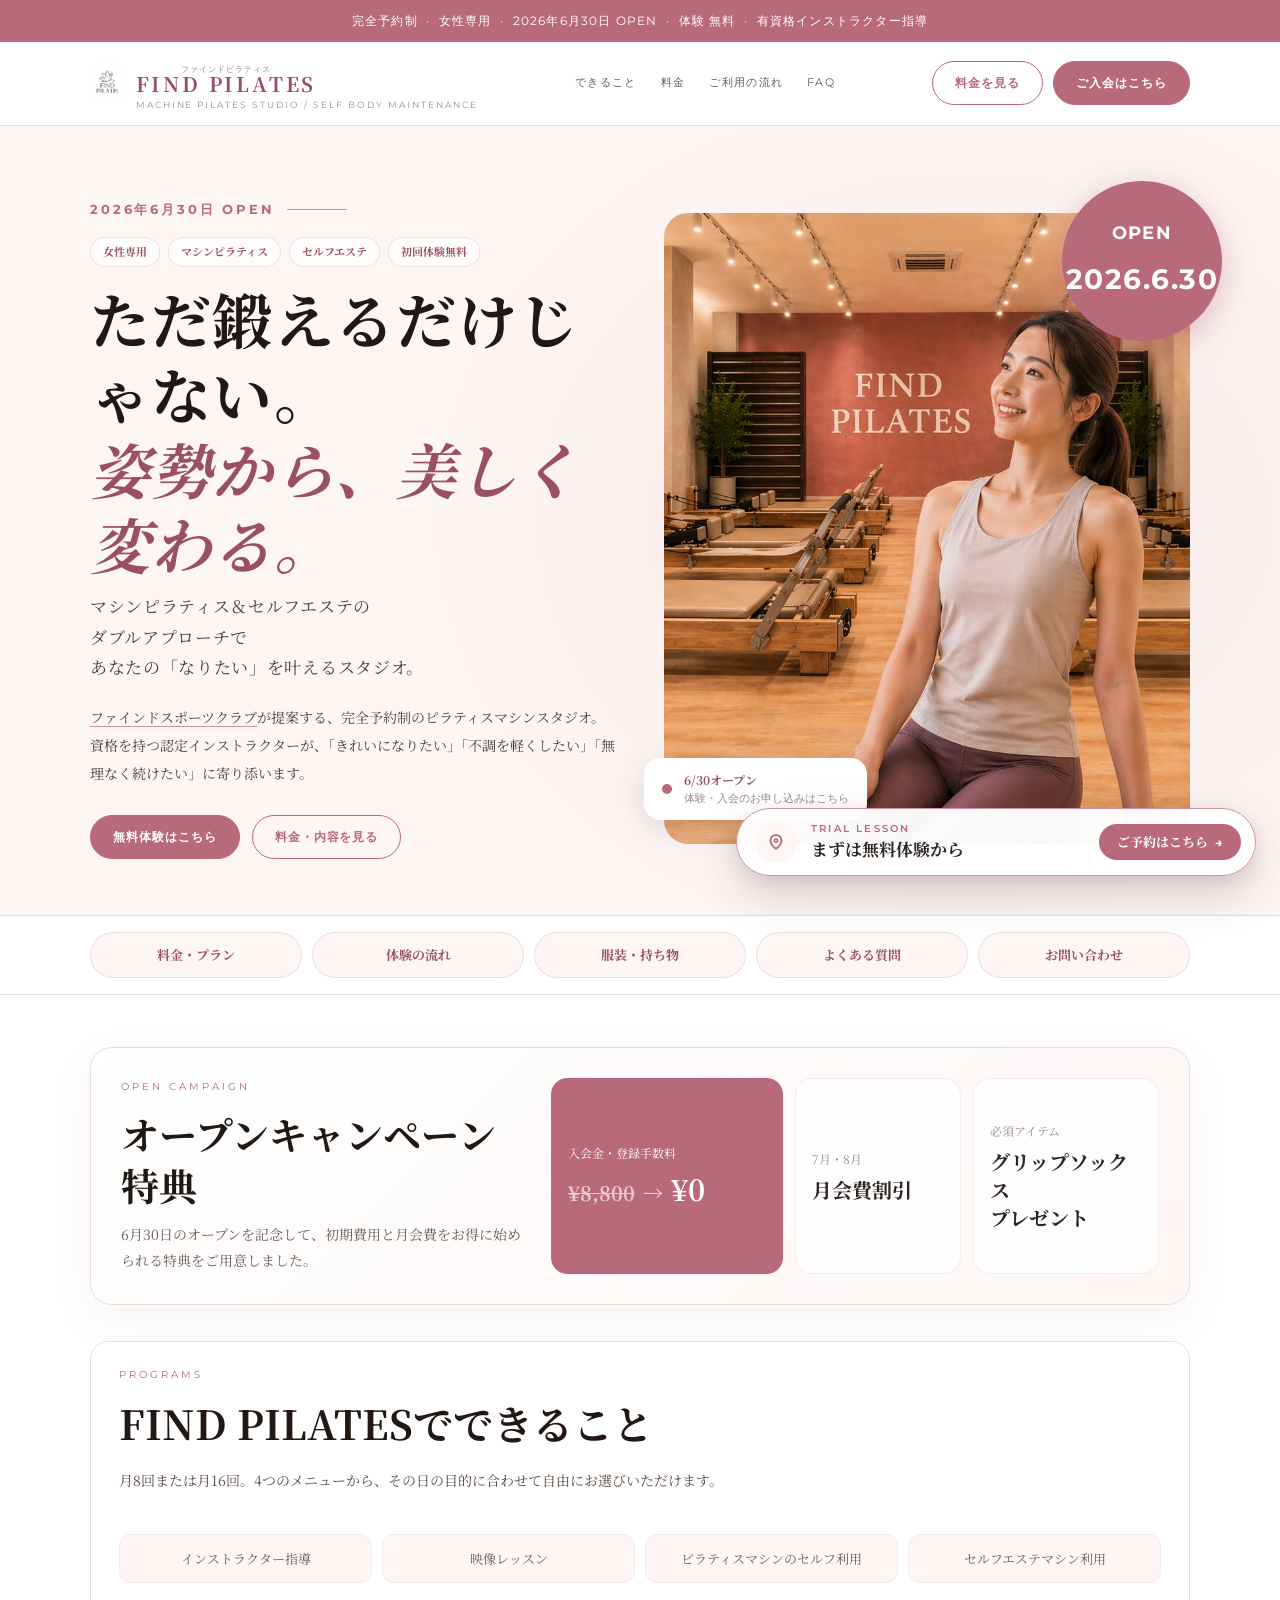
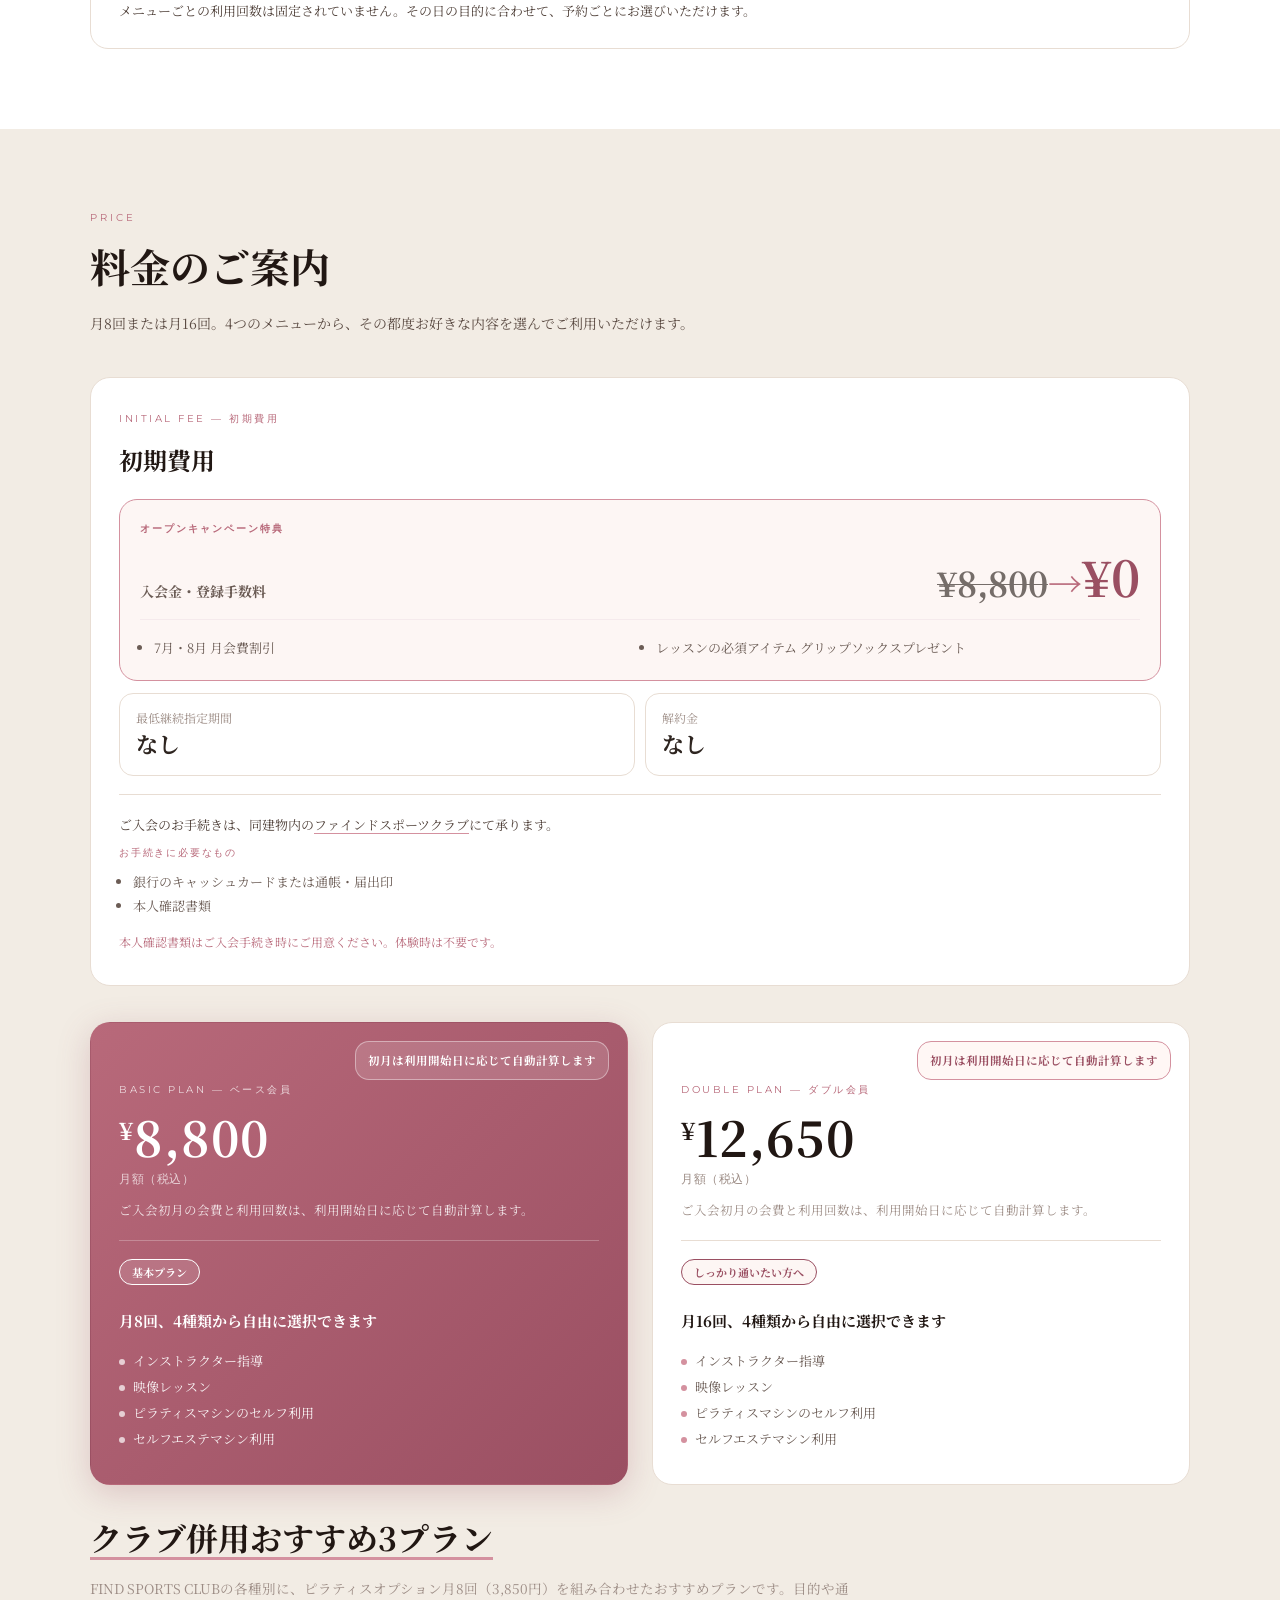
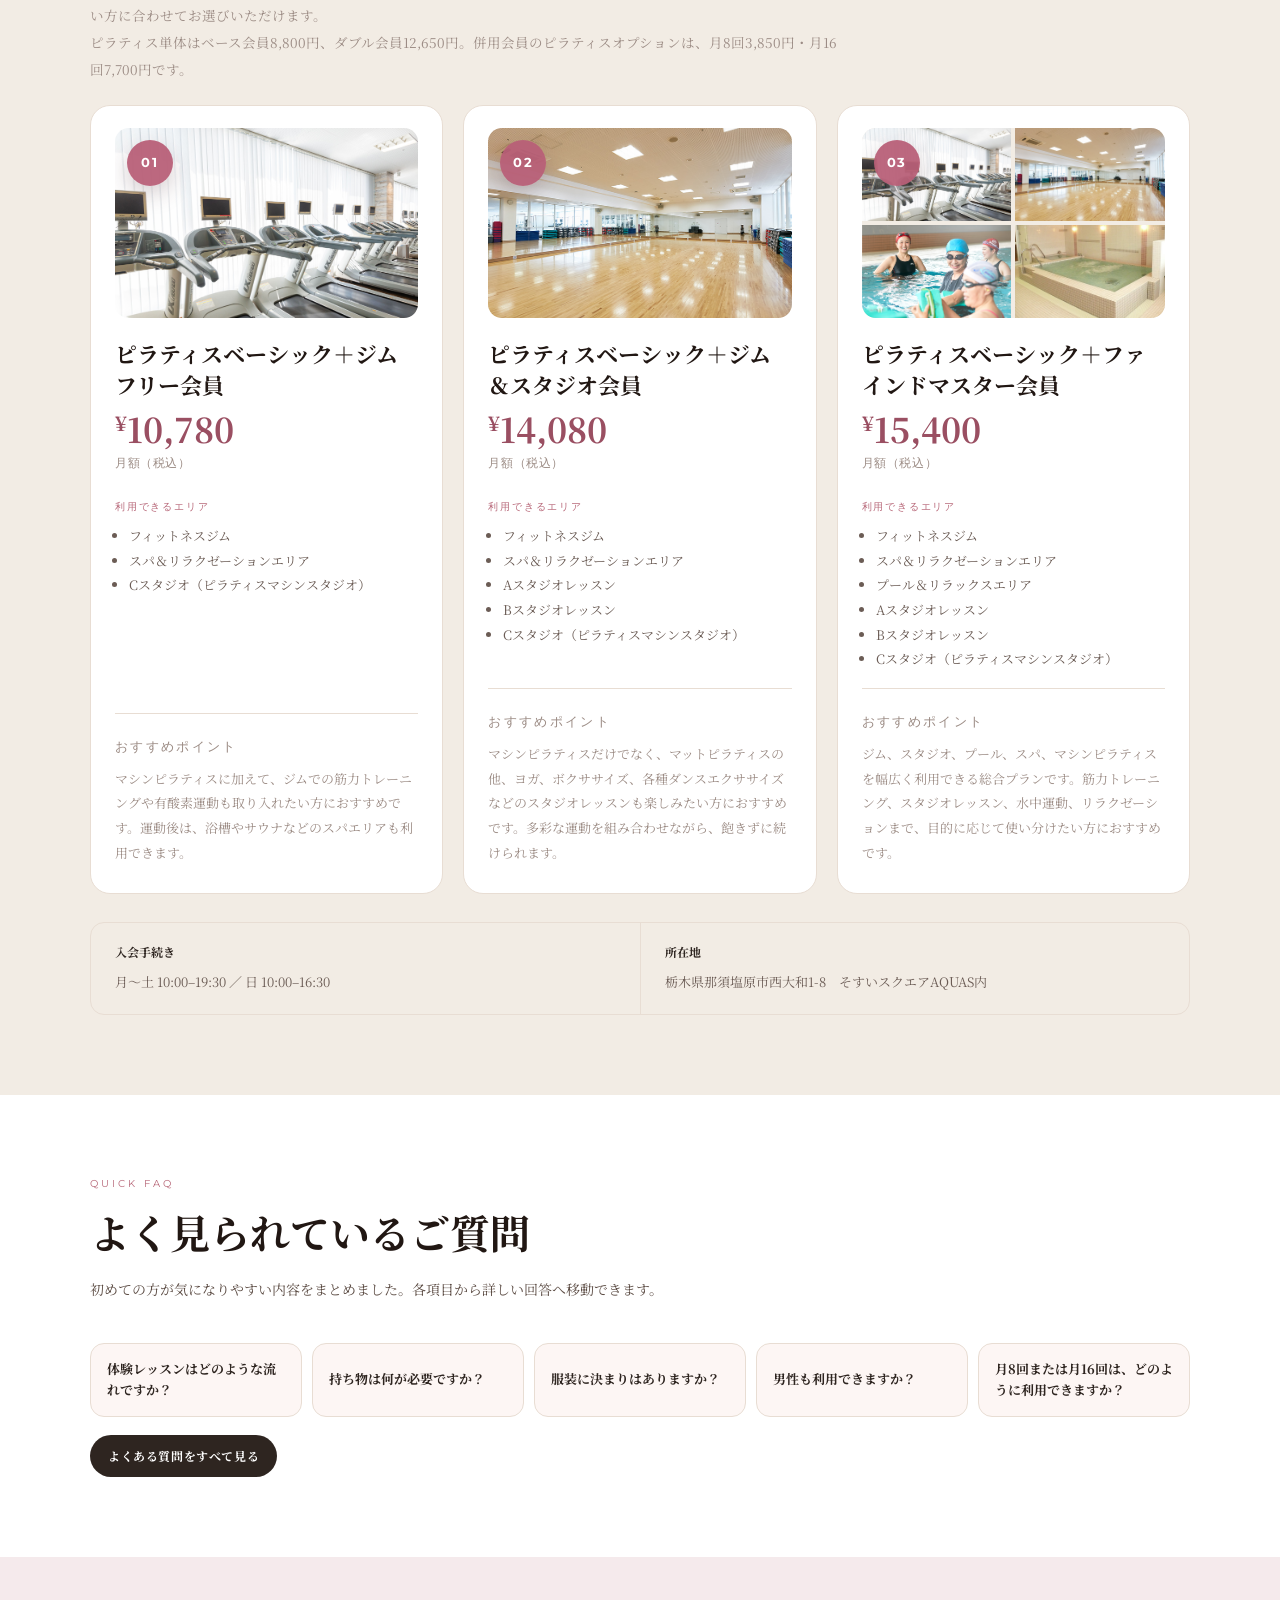
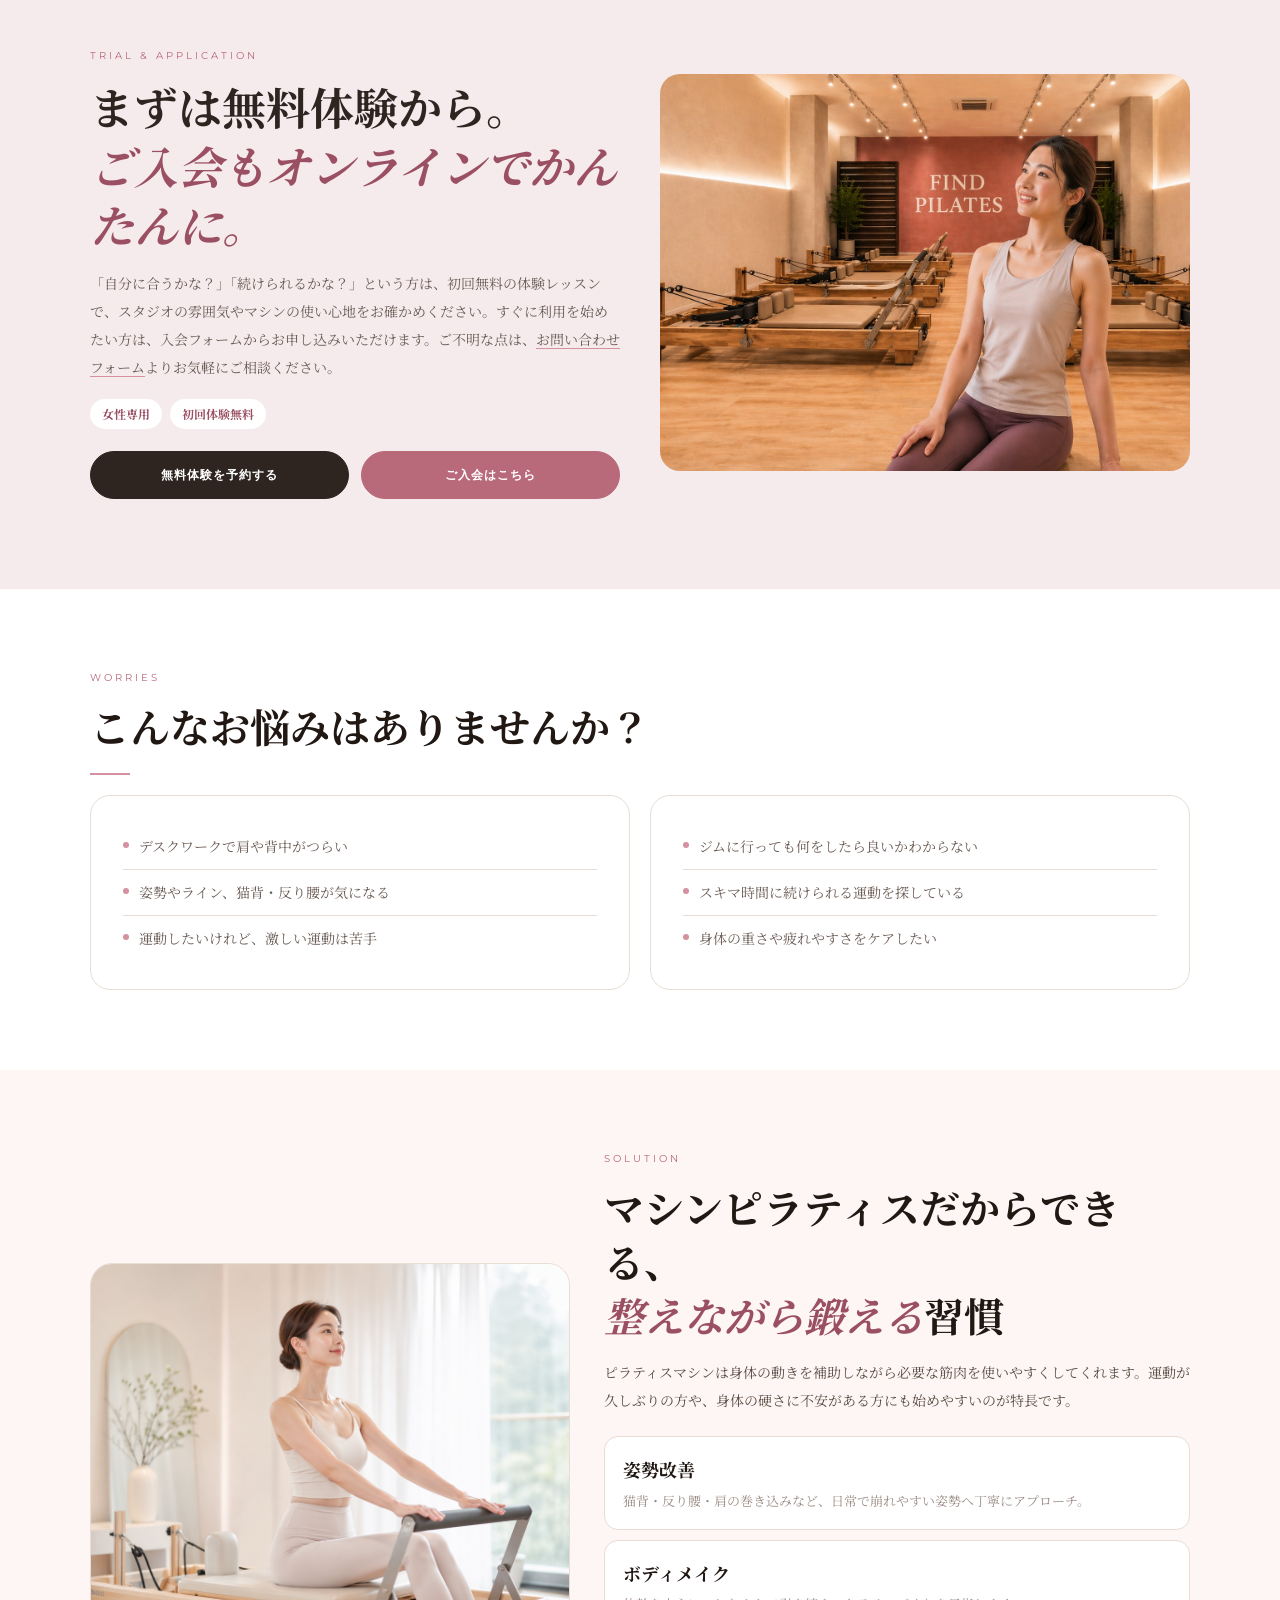
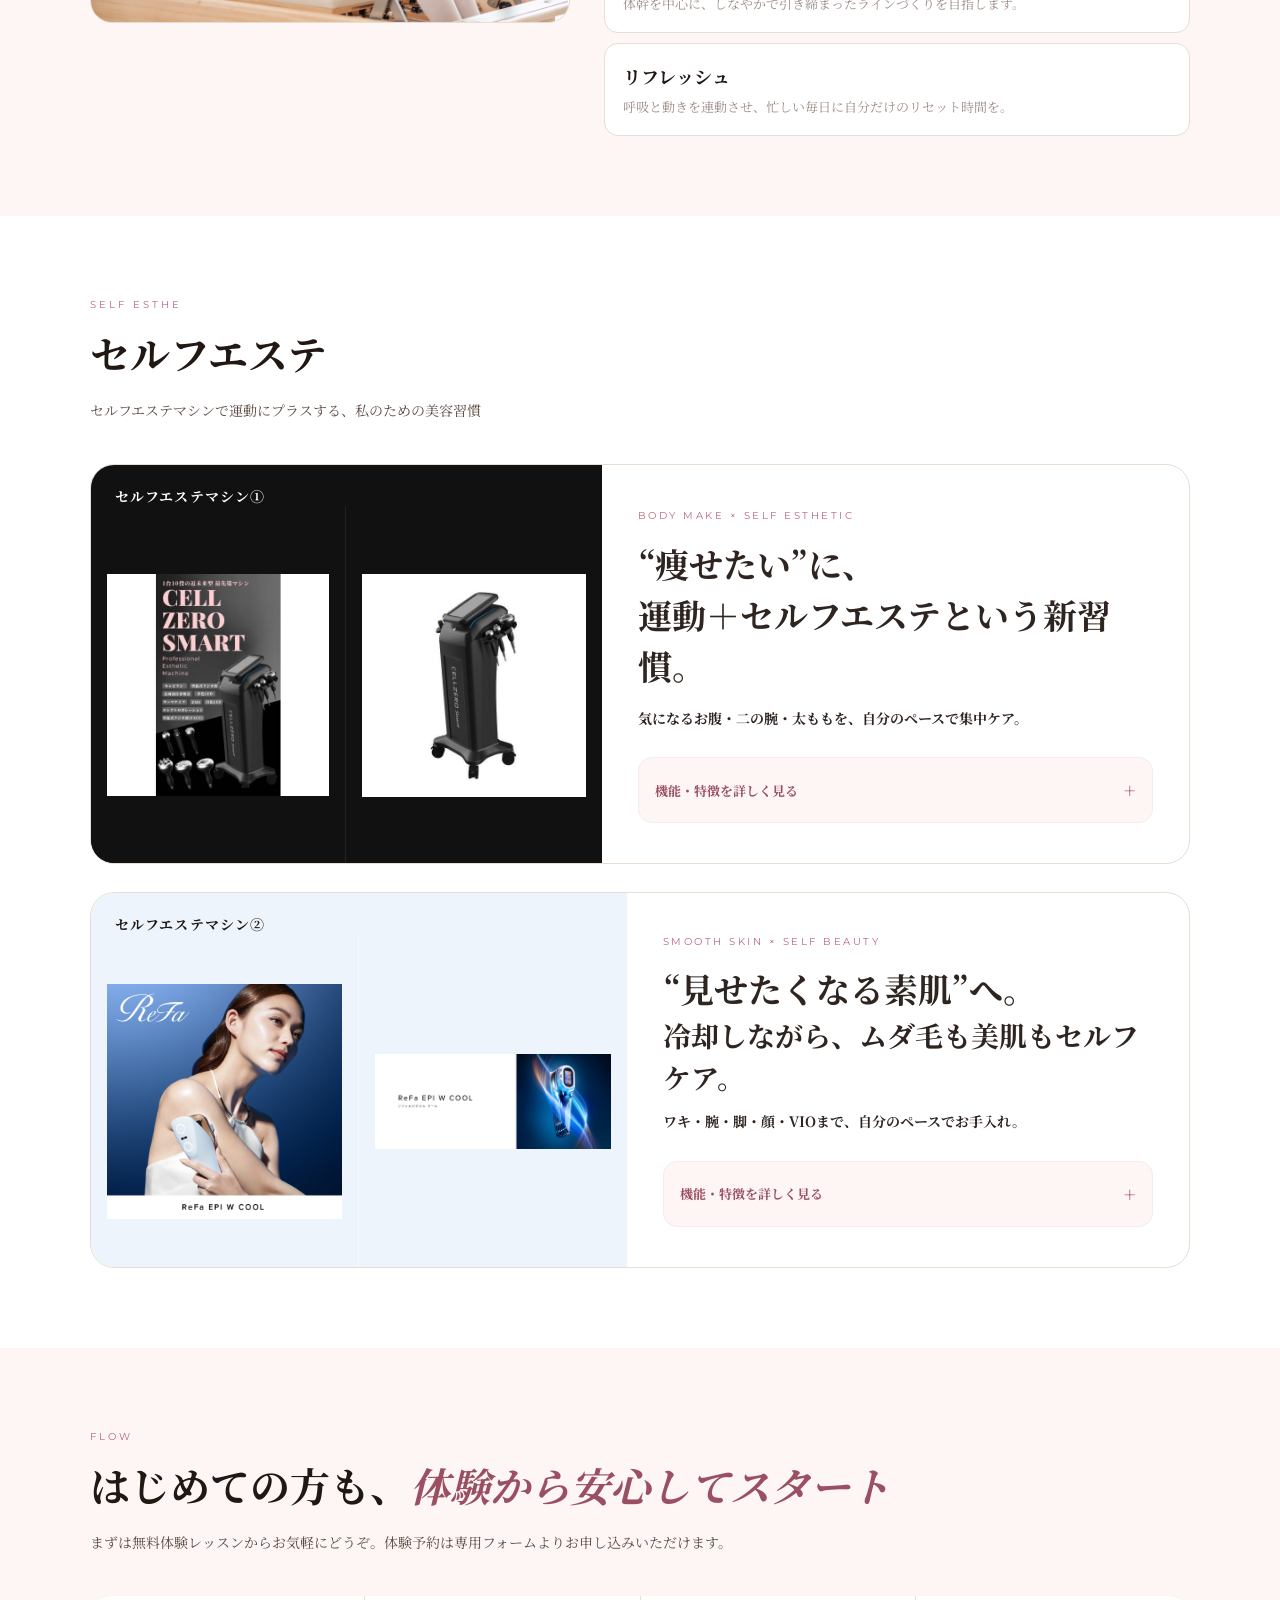
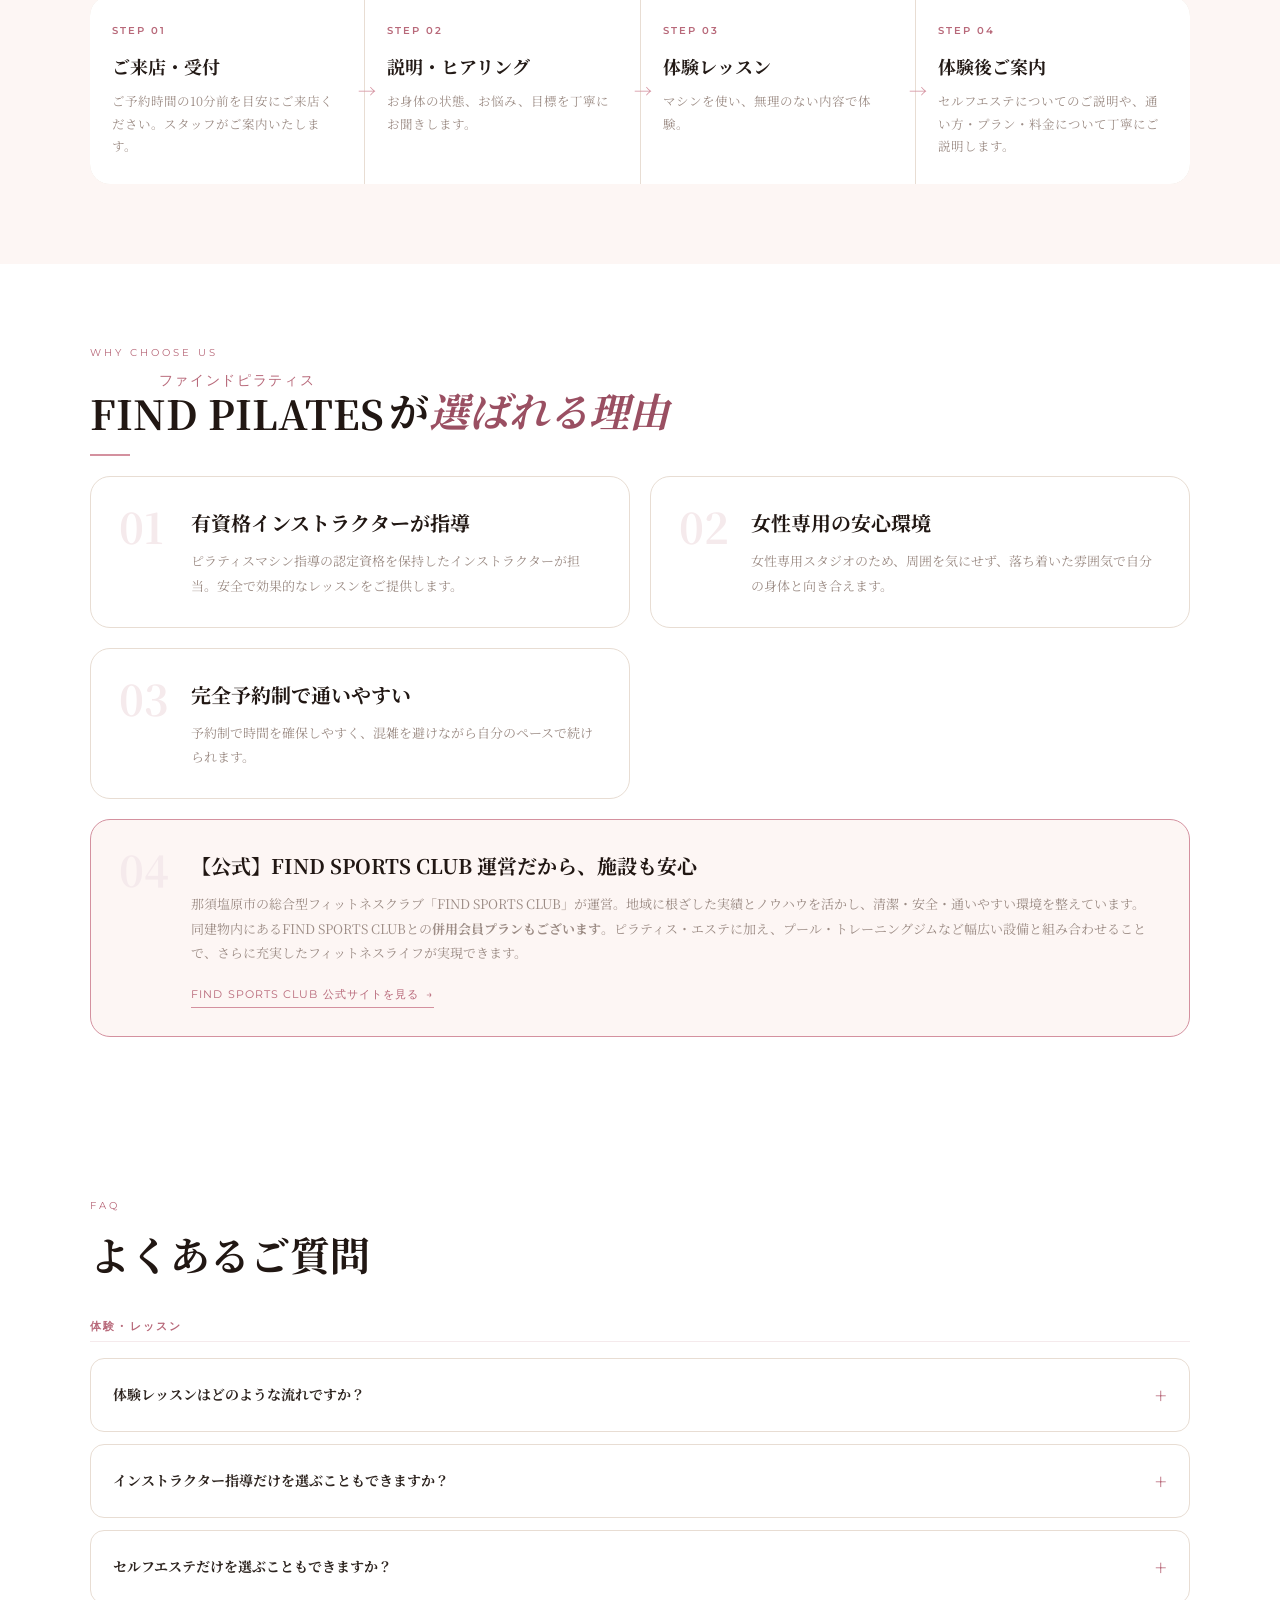
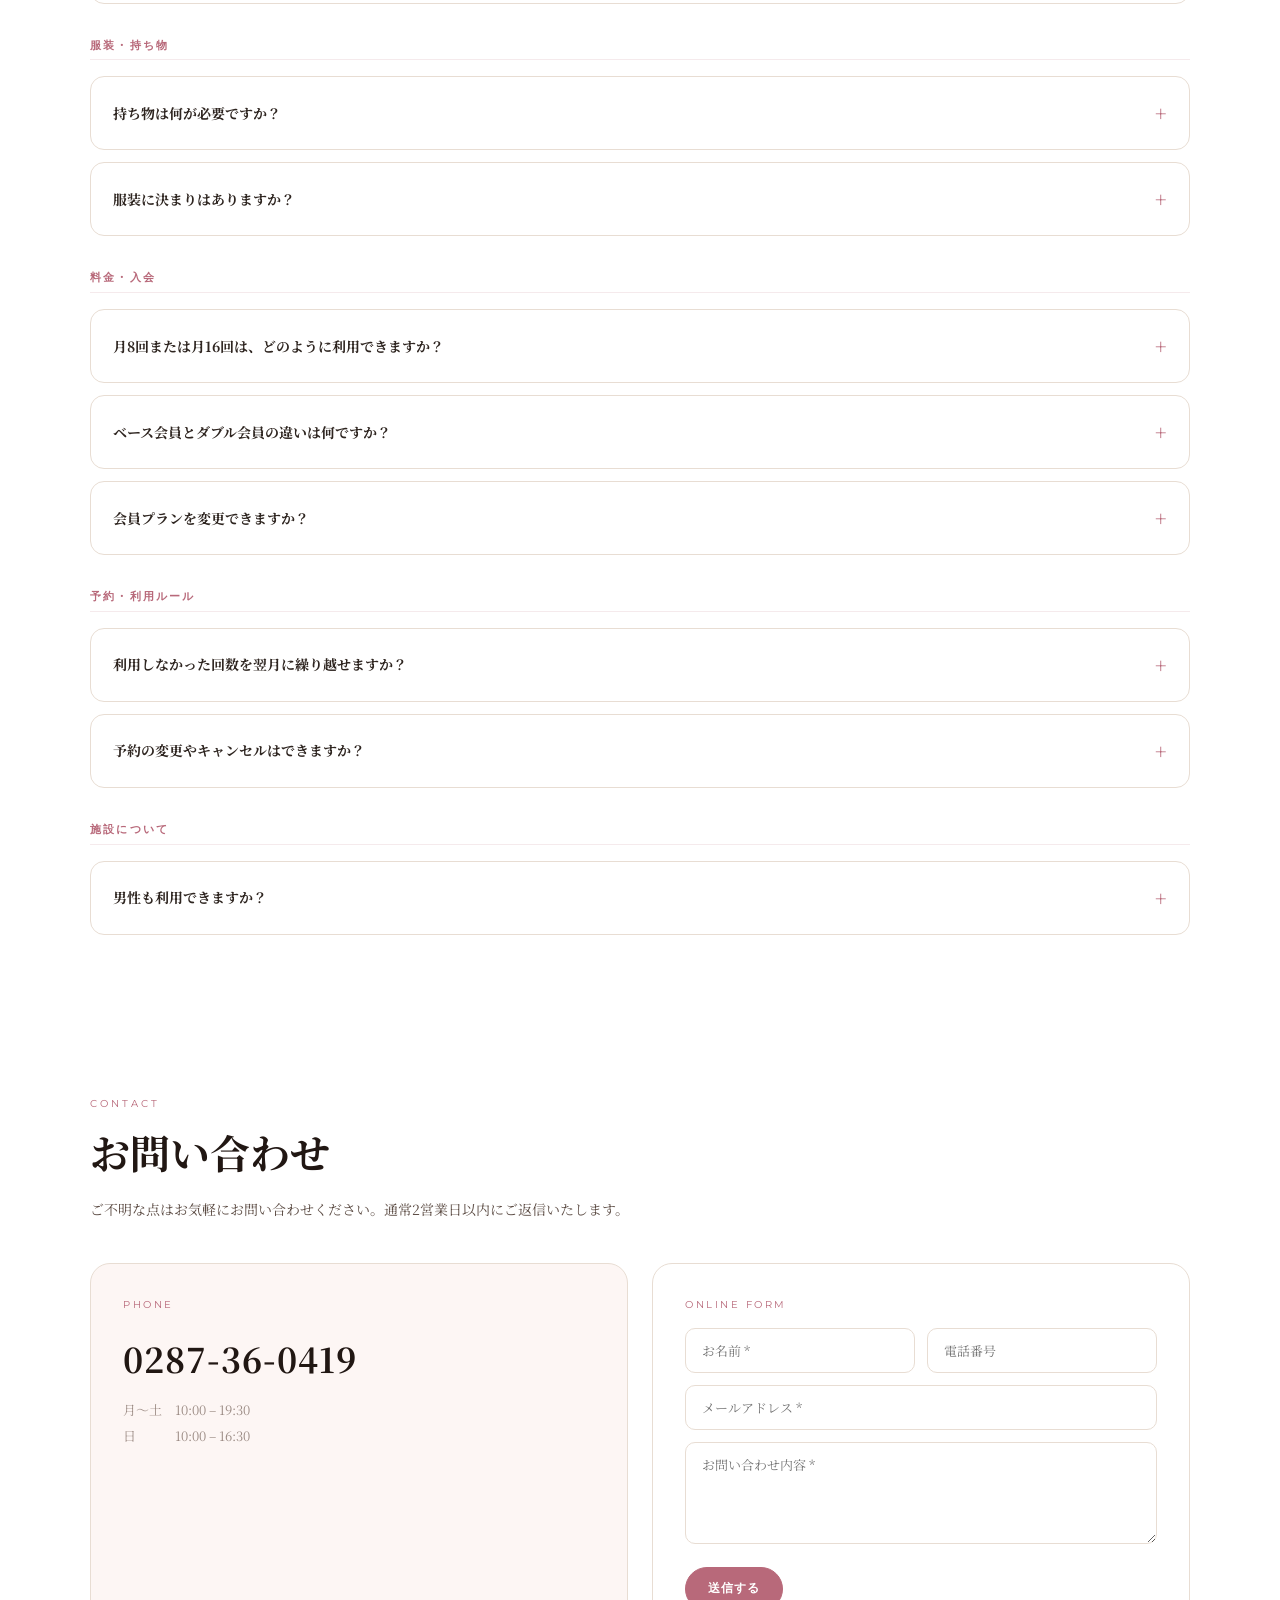
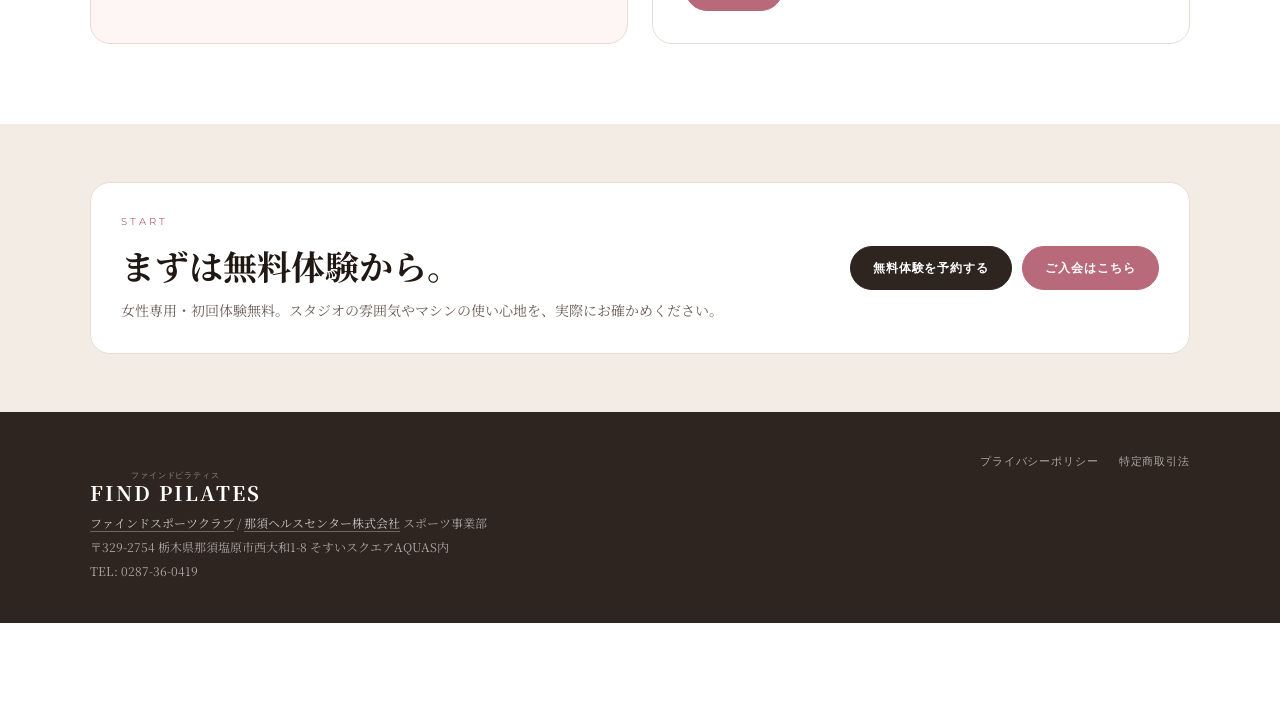
==== commit 98133ad6: "Implement admission MySQL persistence foundation" ====
--- a/public_html/index.html
+++ b/public_html/index.html
@@ -177,11 +177,11 @@
 
     <div class="membership-grid">
       <div class="price-card featured membership-card">
-        <div class="campaign-badge">オープンキャンペーン特典<br>7月・8月の月会費は各月4,400円でご利用いただけます。</div>
+        <div class="campaign-badge">初月は利用開始日に応じて自動計算します</div>
         <p class="price-eyebrow">Basic Plan — ベース会員</p>
         <p class="price-num"><sup>¥</sup>8,800</p>
         <p class="price-unit">月額（税込）</p>
-        <p class="first-month-note">ご入会初月は利用回数をお選びいただけますので、スタート時期に合わせて効率よくご利用いただけます。</p>
+        <p class="first-month-note">ご入会初月の会費と利用回数は、利用開始日に応じて自動計算します。</p>
         <hr class="price-divider">
         <p class="plan-type">基本プラン</p>
         <p class="usage-line">月8回、4種類から自由に選択できます</p>
@@ -193,11 +193,11 @@
         </ul>
       </div>
       <div class="price-card membership-card">
-        <div class="campaign-badge">オープンキャンペーン特典<br>7月・8月の月会費は各月6,600円でご利用いただけます。</div>
+        <div class="campaign-badge">初月は利用開始日に応じて自動計算します</div>
         <p class="price-eyebrow">Double Plan — ダブル会員</p>
-        <p class="price-num"><sup>¥</sup>13,200</p>
+        <p class="price-num"><sup>¥</sup>12,650</p>
         <p class="price-unit">月額（税込）</p>
-        <p class="first-month-note">ご入会初月は利用回数をお選びいただけますので、スタート時期に合わせて効率よくご利用いただけます。</p>
+        <p class="first-month-note">ご入会初月の会費と利用回数は、利用開始日に応じて自動計算します。</p>
         <hr class="price-divider">
         <p class="plan-type">しっかり通いたい方へ</p>
         <p class="usage-line">月16回、4種類から自由に選択できます</p>
@@ -212,8 +212,8 @@
 
     <div class="sports-plan-intro">
       <h3><a href="https://findsports.jp/" target="_blank" rel="noopener">クラブ併用おすすめ3プラン</a></h3>
-      <p>FIND SPORTS CLUBの各種別に、ピラティスオプション月8回（4,400円）を組み合わせたおすすめプランです。目的や通い方に合わせてお選びいただけます。</p>
-      <p class="sports-plan-note">ピラティス単体はベース会員8,800円、ダブル会員13,200円。併用会員のピラティスオプションは、月8回4,400円・月16回8,800円です。</p>
+      <p>FIND SPORTS CLUBの各種別に、ピラティスオプション月8回（3,850円）を組み合わせたおすすめプランです。目的や通い方に合わせてお選びいただけます。</p>
+      <p class="sports-plan-note">ピラティス単体はベース会員8,800円、ダブル会員12,650円。併用会員のピラティスオプションは、月8回3,850円・月16回7,700円です。</p>
     </div>
     <div class="sports-plan-grid">
       <div class="sports-plan-card">
@@ -222,7 +222,7 @@
           <img src="assets/img/findsports_gym.jpg" alt="FIND SPORTS CLUB フィットネスジム">
         </a>
         <h4>ピラティスベーシック＋ジムフリー会員</h4>
-        <p class="combo-price"><sup>¥</sup>11,330</p>
+        <p class="combo-price"><sup>¥</sup>10,780</p>
         <p class="combo-unit">月額（税込）</p>
         <p class="area-heading">利用できるエリア</p>
         <ul class="area-list">
@@ -241,7 +241,7 @@
           <img src="assets/img/findsports_studio.jpg" alt="FIND SPORTS CLUB スタジオレッスン">
         </a>
         <h4>ピラティスベーシック＋ジム＆スタジオ会員</h4>
-        <p class="combo-price"><sup>¥</sup>14,630</p>
+        <p class="combo-price"><sup>¥</sup>14,080</p>
         <p class="combo-unit">月額（税込）</p>
         <p class="area-heading">利用できるエリア</p>
         <ul class="area-list">
@@ -265,7 +265,7 @@
           <img src="assets/img/findsports_spa.jpg" alt="FIND SPORTS CLUB スパエリア">
         </a>
         <h4>ピラティスベーシック＋ファインドマスター会員</h4>
-        <p class="combo-price"><sup>¥</sup>15,950</p>
+        <p class="combo-price"><sup>¥</sup>15,400</p>
         <p class="combo-unit">月額（税込）</p>
         <p class="area-heading">利用できるエリア</p>
         <ul class="area-list">
